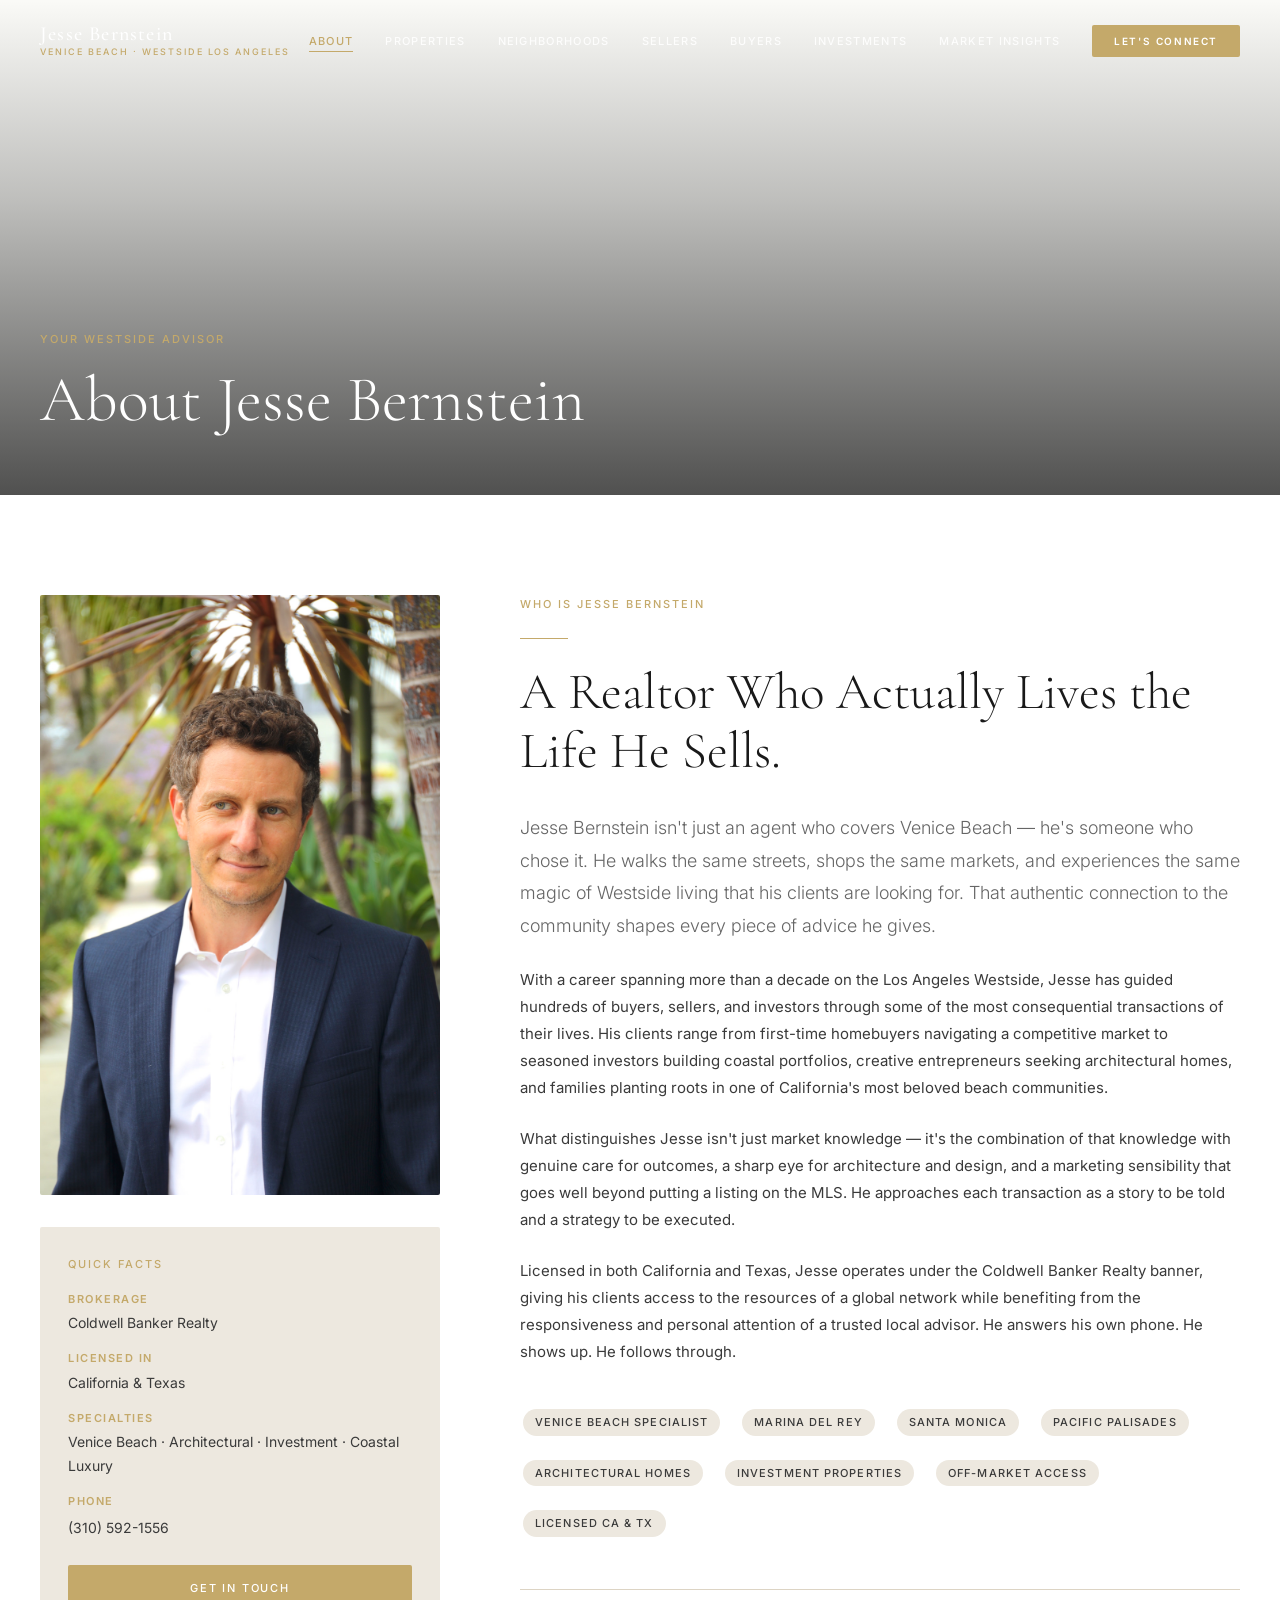
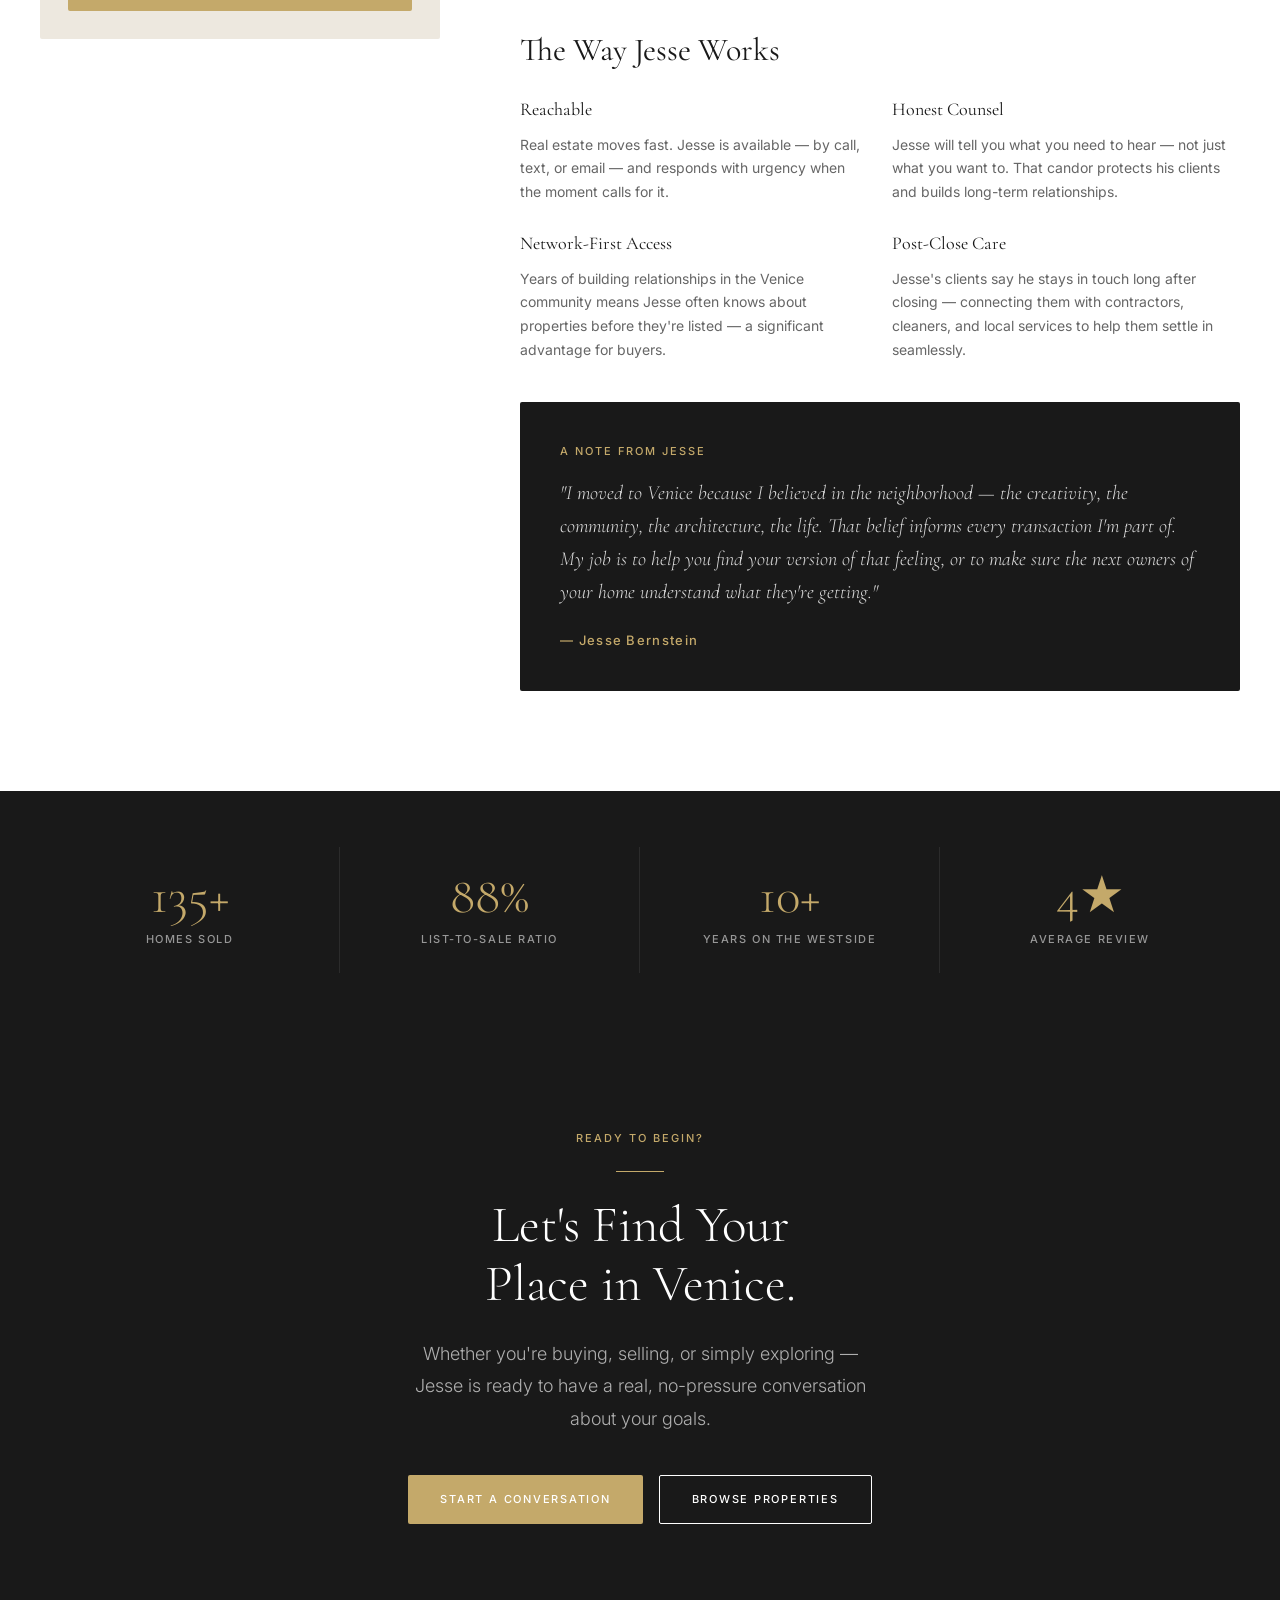
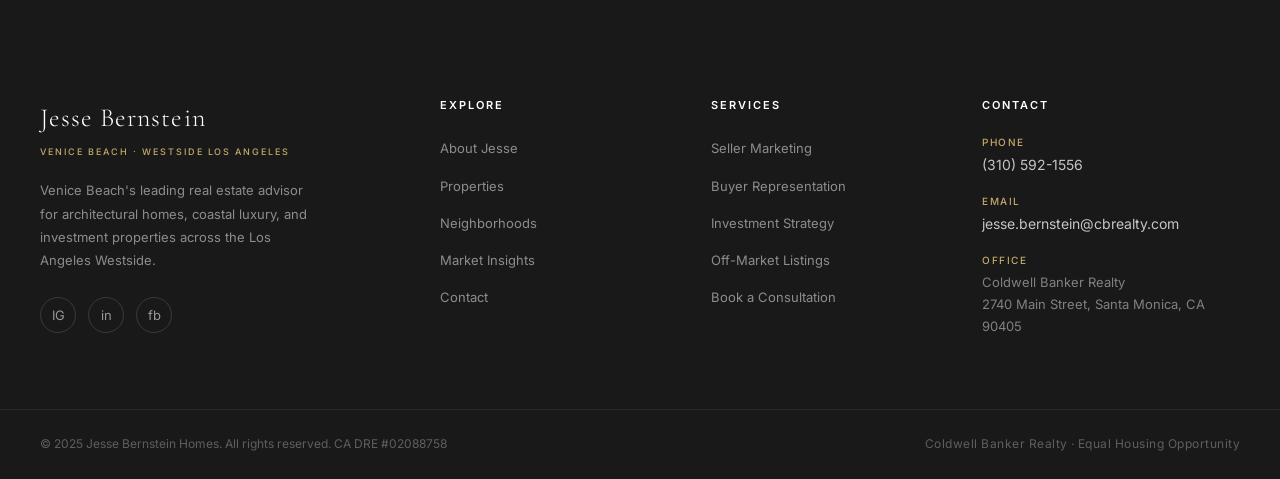
==== about.html @ 80968c15 "Update about.html" ====
<!DOCTYPE html>
<html lang="en">
<head>
  <meta charset="UTF-8" />
  <meta name="viewport" content="width=device-width, initial-scale=1.0" />
  <title>Jesse Bernstein | Venice Beach Real Estate Agent | Coldwell Banker</title>
  <meta name="description" content="Meet Jesse Bernstein — Venice Beach's top-rated real estate agent at Coldwell Banker. 150+ homes sold, 5-star reviews, and deep local expertise across Venice, Marina del Rey & Santa Monica. CA DRE #02088758." />
  <meta name="keywords" content="Jesse Bernstein realtor, Venice Beach real estate agent, best realtor Venice Beach, Coldwell Banker Venice Beach, Venice Canal homes agent, Marina del Rey real estate agent, top rated Venice Beach realtor" />
  <meta property="og:title" content="Jesse Bernstein | Venice Beach Real Estate Agent" />
  <meta property="og:description" content="Venice Beach's top-rated realtor. 150+ homes sold, 5-star reviews, deep local expertise. Call (310) 592-1556." />
  <meta property="og:image" content="https://www.jessebernsteinhomes.com/0W3A0293.jpg" />
  <link rel="canonical" href="https://www.jessebernsteinhomes.com/about.html" />
  <link rel="stylesheet" href="styles.css" />
  <style>
    @media (max-width: 768px) {
      .about-photo { display: none; }
    }
  </style>

  <!-- Schema: Person / Real Estate Agent -->
  <script type="application/ld+json">
  {
    "@context": "https://schema.org",
    "@type": "Person",
    "name": "Jesse Bernstein",
    "jobTitle": "Real Estate Agent",
    "image": "https://www.jessebernsteinhomes.com/0W3A0293.jpg",
    "url": "https://www.jessebernsteinhomes.com/about.html",
    "telephone": "+13105921556",
    "email": "jesse.bernstein@cbrealty.com",
    "worksFor": {
      "@type": "Organization",
      "name": "Coldwell Banker Realty",
      "address": {
        "@type": "PostalAddress",
        "streetAddress": "2740 Main Street",
        "addressLocality": "Santa Monica",
        "addressRegion": "CA",
        "postalCode": "90405"
      }
    },
    "hasCredential": "CA DRE #02088758",
    "knowsAbout": ["Venice Beach real estate", "Marina del Rey real estate", "Santa Monica real estate", "architectural homes", "investment properties", "coastal luxury"],
    "aggregateRating": {
      "@type": "AggregateRating",
      "ratingValue": "5",
      "reviewCount": "9"
    },
    "review": [
      {
        "@type": "Review",
        "reviewRating": {"@type": "Rating", "ratingValue": "5"},
        "author": {"@type": "Person", "name": "Bryan Glinski"},
        "reviewBody": "Jesse took the time to understand exactly what I was looking for, demonstrating exceptional market knowledge and a deep understanding of the Venice area."
      },
      {
        "@type": "Review",
        "reviewRating": {"@type": "Rating", "ratingValue": "5"},
        "author": {"@type": "Person", "name": "Ravi Bhatia"},
        "reviewBody": "Incredible realtor. As first-time homebuyers, we got the number we wanted and the property we wanted in Venice."
      },
      {
        "@type": "Review",
        "reviewRating": {"@type": "Rating", "ratingValue": "5"},
        "author": {"@type": "Person", "name": "Bella Blake"},
        "reviewBody": "We listed our home with Jesse and couldn't be happier. Very professional, and our home sold for over asking."
      }
    ]
  }
  </script>
</head>
<body>

  <nav class="nav" role="navigation" aria-label="Main navigation">
    <div class="nav__inner">
      <a href="index.html" class="nav__logo">
        <span class="nav__logo-name">Jesse Bernstein</span>
        <span class="nav__logo-tag">Venice Beach · Westside Los Angeles</span>
      </a>
      <ul class="nav__links" role="list">
        <li><a href="about.html" class="nav__link active">About</a></li>
        <li><a href="listings.html" class="nav__link">Properties</a></li>
        <li><a href="neighborhoods.html" class="nav__link">Neighborhoods</a></li>
        <li><a href="sellers.html" class="nav__link">Sellers</a></li>
        <li><a href="buyers.html" class="nav__link">Buyers</a></li>
        <li><a href="investments.html" class="nav__link">Investments</a></li>
        <li><a href="market-insights.html" class="nav__link">Market Insights</a></li>
        <li><a href="contact.html" class="nav__cta nav__link">Let's Connect</a></li>
      </ul>
      <button class="nav__hamburger" aria-label="Open menu"><span></span><span></span><span></span></button>
    </div>
  </nav>
  <div class="nav__mobile">
    <a href="about.html" class="nav__mobile-link">About</a>
    <a href="listings.html" class="nav__mobile-link">Properties</a>
    <a href="neighborhoods.html" class="nav__mobile-link">Neighborhoods</a>
    <a href="sellers.html" class="nav__mobile-link">Sellers</a>
    <a href="buyers.html" class="nav__mobile-link">Buyers</a>
    <a href="investments.html" class="nav__mobile-link">Investments</a>
    <a href="market-insights.html" class="nav__mobile-link">Market Insights</a>
    <a href="contact.html" class="btn btn--primary nav__mobile-cta">Let's Connect</a>
  </div>

  <main>

    <!-- Page Hero -->
    <div class="page-hero">
      <div class="page-hero__bg" style="background-image: url('dreamstime_xxl_3707034.jpg'); background-position: center 40%;"></div>
      <div class="page-hero__overlay"></div>
      <div class="page-hero__content">
        <p class="t-eyebrow" style="color: var(--gold); margin-bottom: 16px;">Your Westside Advisor</p>
        <h1 class="t-h1 text-white">About Jesse Bernstein</h1>
      </div>
    </div>

    <!-- Bio Section -->
    <section class="section section--white">
      <div class="container">
        <div style="display: grid; grid-template-columns: 400px 1fr; gap: 80px; align-items: start;">
          <div class="reveal">
            <div style="position: sticky; top: 100px;">
              <img src="0W3A0293.jpg" alt="Jesse Bernstein, Venice Beach real estate advisor" class="about-photo" style="width: 100%; border-radius: 2px; margin-bottom: 32px;" />
              <div style="background: var(--sand); padding: 28px; border-radius: 2px;">
                <div class="t-eyebrow" style="margin-bottom: 16px;">Quick Facts</div>
                <div style="display: flex; flex-direction: column; gap: 14px;">
                  <div>
                    <div style="font-size: 11px; font-weight: 600; letter-spacing: 0.14em; text-transform: uppercase; color: var(--gold); margin-bottom: 3px;">Brokerage</div>
                    <div style="font-size: 14px; color: var(--charcoal-mid);">Coldwell Banker Realty</div>
                  </div>
                  <div>
                    <div style="font-size: 11px; font-weight: 600; letter-spacing: 0.14em; text-transform: uppercase; color: var(--gold); margin-bottom: 3px;">Licensed In</div>
                    <div style="font-size: 14px; color: var(--charcoal-mid);">California &amp; Texas</div>
                  </div>
                  <div>
                    <div style="font-size: 11px; font-weight: 600; letter-spacing: 0.14em; text-transform: uppercase; color: var(--gold); margin-bottom: 3px;">Specialties</div>
                    <div style="font-size: 14px; color: var(--charcoal-mid);">Venice Beach · Architectural · Investment · Coastal Luxury</div>
                  </div>
                  <div>
                    <div style="font-size: 11px; font-weight: 600; letter-spacing: 0.14em; text-transform: uppercase; color: var(--gold); margin-bottom: 3px;">Phone</div>
                    <a href="tel:3105921556" style="font-size: 14px; color: var(--charcoal-mid);">(310) 592-1556</a>
                  </div>
                </div>
                <div style="margin-top: 24px;">
                  <a href="contact.html" class="btn btn--primary" style="width: 100%; justify-content: center;">Get in Touch</a>
                </div>
              </div>
            </div>
          </div>
          <div class="reveal reveal-delay-2">
            <p class="t-eyebrow" style="margin-bottom: 16px;">Who Is Jesse Bernstein</p>
            <div class="divider"></div>
            <h2 class="t-h2" style="margin-bottom: 32px;">A Realtor Who Actually Lives the Life He Sells.</h2>
            <p class="t-lead" style="margin-bottom: 24px;">Jesse Bernstein isn't just an agent who covers Venice Beach — he's someone who chose it. He walks the same streets, shops the same markets, and experiences the same magic of Westside living that his clients are looking for. That authentic connection to the community shapes every piece of advice he gives.</p>
            <p class="t-body" style="margin-bottom: 24px;">With a career spanning more than a decade on the Los Angeles Westside, Jesse has guided hundreds of buyers, sellers, and investors through some of the most consequential transactions of their lives. His clients range from first-time homebuyers navigating a competitive market to seasoned investors building coastal portfolios, creative entrepreneurs seeking architectural homes, and families planting roots in one of California's most beloved beach communities.</p>
            <p class="t-body" style="margin-bottom: 24px;">What distinguishes Jesse isn't just market knowledge — it's the combination of that knowledge with genuine care for outcomes, a sharp eye for architecture and design, and a marketing sensibility that goes well beyond putting a listing on the MLS. He approaches each transaction as a story to be told and a strategy to be executed.</p>
            <p class="t-body" style="margin-bottom: 40px;">Licensed in both California and Texas, Jesse operates under the Coldwell Banker Realty banner, giving his clients access to the resources of a global network while benefiting from the responsiveness and personal attention of a trusted local advisor. He answers his own phone. He shows up. He follows through.</p>

            <div style="display: flex; gap: 16px; flex-wrap: wrap; margin-bottom: 48px;">
              <span class="tag">Venice Beach Specialist</span>
              <span class="tag">Marina del Rey</span>
              <span class="tag">Santa Monica</span>
              <span class="tag">Pacific Palisades</span>
              <span class="tag">Architectural Homes</span>
              <span class="tag">Investment Properties</span>
              <span class="tag">Off-Market Access</span>
              <span class="tag">Licensed CA &amp; TX</span>
            </div>

            <div style="border-top: 1px solid var(--sand-dark); padding-top: 40px; margin-bottom: 40px;">
              <h3 class="t-h3" style="margin-bottom: 24px;">The Way Jesse Works</h3>
              <div style="display: grid; grid-template-columns: 1fr 1fr; gap: 24px;">
                <div>
                  <div style="font-family: var(--font-serif); font-size: 18px; font-weight: 400; margin-bottom: 8px;">Reachable</div>
                  <p style="font-size: 14px; color: var(--charcoal-soft); line-height: 1.7;">Real estate moves fast. Jesse is available — by call, text, or email — and responds with urgency when the moment calls for it.</p>
                </div>
                <div>
                  <div style="font-family: var(--font-serif); font-size: 18px; font-weight: 400; margin-bottom: 8px;">Honest Counsel</div>
                  <p style="font-size: 14px; color: var(--charcoal-soft); line-height: 1.7;">Jesse will tell you what you need to hear — not just what you want to. That candor protects his clients and builds long-term relationships.</p>
                </div>
                <div>
                  <div style="font-family: var(--font-serif); font-size: 18px; font-weight: 400; margin-bottom: 8px;">Network-First Access</div>
                  <p style="font-size: 14px; color: var(--charcoal-soft); line-height: 1.7;">Years of building relationships in the Venice community means Jesse often knows about properties before they're listed — a significant advantage for buyers.</p>
                </div>
                <div>
                  <div style="font-family: var(--font-serif); font-size: 18px; font-weight: 400; margin-bottom: 8px;">Post-Close Care</div>
                  <p style="font-size: 14px; color: var(--charcoal-soft); line-height: 1.7;">Jesse's clients say he stays in touch long after closing — connecting them with contractors, cleaners, and local services to help them settle in seamlessly.</p>
                </div>
              </div>
            </div>

            <div style="background: var(--charcoal); padding: 40px; border-radius: 2px;">
              <p class="t-eyebrow text-gold" style="margin-bottom: 16px;">A Note From Jesse</p>
              <p style="font-family: var(--font-serif); font-size: 20px; font-style: italic; font-weight: 300; color: rgba(255,255,255,0.85); line-height: 1.65;">
                "I moved to Venice because I believed in the neighborhood — the creativity, the community, the architecture, the life. That belief informs every transaction I'm part of. My job is to help you find your version of that feeling, or to make sure the next owners of your home understand what they're getting."
              </p>
              <p style="font-size: 13px; color: var(--gold); margin-top: 20px; letter-spacing: 0.1em; font-weight: 500;">— Jesse Bernstein</p>
            </div>
          </div>
        </div>
      </div>
    </section>

    <!-- Stats -->
    <div class="stats-bar">
      <div class="stats-bar__grid">
        <div class="stats-bar__item">
          <div class="stats-bar__num" data-count="150" data-suffix="+">150+</div>
          <div class="stats-bar__label">Homes Sold</div>
        </div>
        <div class="stats-bar__item">
          <div class="stats-bar__num" data-count="98" data-suffix="%">98%</div>
          <div class="stats-bar__label">List-to-Sale Ratio</div>
        </div>
        <div class="stats-bar__item">
          <div class="stats-bar__num" data-count="12" data-suffix="+">12+</div>
          <div class="stats-bar__label">Years on the Westside</div>
        </div>
        <div class="stats-bar__item">
          <div class="stats-bar__num" data-count="5" data-suffix="★">5★</div>
          <div class="stats-bar__label">Average Review</div>
        </div>
      </div>
    </div>

    <!-- CTA -->
    <section class="section section--dark">
      <div class="container--narrow text-center reveal">
        <p class="t-eyebrow text-gold">Ready to Begin?</p>
        <div class="divider divider--center"></div>
        <h2 class="t-h2 text-white" style="margin-bottom: 24px;">Let's Find Your<br>Place in Venice.</h2>
        <p class="t-lead" style="color: rgba(255,255,255,0.65); margin-bottom: 40px; max-width: 480px; margin-left: auto; margin-right: auto;">Whether you're buying, selling, or simply exploring — Jesse is ready to have a real, no-pressure conversation about your goals.</p>
        <div style="display: flex; gap: 16px; justify-content: center; flex-wrap: wrap;">
          <a href="contact.html" class="btn btn--primary">Start a Conversation</a>
          <a href="listings.html" class="btn btn--outline">Browse Properties</a>
        </div>
      </div>
    </section>

  </main>

  <footer class="footer" role="contentinfo">
    <div class="footer__main">
      <div class="footer__brand">
        <div class="footer__brand-name">Jesse Bernstein</div>
        <div class="footer__brand-tag">Venice Beach · Westside Los Angeles</div>
        <p class="footer__brand-desc">Venice Beach's leading real estate advisor for architectural homes, coastal luxury, and investment properties across the Los Angeles Westside.</p>
        <div class="footer__social">
          <a href="https://www.instagram.com/itsjessebernstein/" target="_blank" rel="noopener" class="footer__social-link" aria-label="Instagram">IG</a>
          <a href="https://www.linkedin.com/in/jessebernsteinhomes/" target="_blank" rel="noopener" class="footer__social-link" aria-label="LinkedIn">in</a>
          <a href="https://www.facebook.com/Jessebernsteinrealtor/" target="_blank" rel="noopener" class="footer__social-link" aria-label="Facebook">fb</a>
        </div>
      </div>
      <div>
        <div class="footer__col-title">Explore</div>
        <ul class="footer__links">
          <li><a href="about.html" class="footer__link">About Jesse</a></li>
          <li><a href="listings.html" class="footer__link">Properties</a></li>
          <li><a href="neighborhoods.html" class="footer__link">Neighborhoods</a></li>
          <li><a href="market-insights.html" class="footer__link">Market Insights</a></li>
          <li><a href="contact.html" class="footer__link">Contact</a></li>
        </ul>
      </div>
      <div>
        <div class="footer__col-title">Services</div>
        <ul class="footer__links">
          <li><a href="sellers.html" class="footer__link">Seller Marketing</a></li>
          <li><a href="buyers.html" class="footer__link">Buyer Representation</a></li>
          <li><a href="investments.html" class="footer__link">Investment Strategy</a></li>
          <li><a href="listings.html" class="footer__link">Off-Market Listings</a></li>
          <li><a href="contact.html" class="footer__link">Book a Consultation</a></li>
        </ul>
      </div>
      <div>
        <div class="footer__col-title">Contact</div>
        <div class="footer__contact-item">
          <span class="footer__contact-label">Phone</span>
          <a href="tel:3105921556" class="footer__contact-value footer__link">(310) 592-1556</a>
        </div>
        <div class="footer__contact-item">
          <span class="footer__contact-label">Email</span>
          <a href="mailto:jesse.bernstein@cbrealty.com" class="footer__contact-value footer__link">jesse.bernstein@cbrealty.com</a>
        </div>
        <div class="footer__contact-item">
          <span class="footer__contact-label">Office</span>
          <span class="footer__contact-value" style="font-size: 13px; color: rgba(255,255,255,0.45);">Coldwell Banker Realty<br>2740 Main Street, Santa Monica, CA 90405</span>
        </div>
      </div>
    </div>
    <div style="max-width: 1320px; margin: 0 auto;">
      <div class="footer__bottom">
        <p class="footer__legal">© 2025 Jesse Bernstein Homes. All rights reserved. CA DRE #02088758</p>
        <p class="footer__dre">Coldwell Banker Realty · Equal Housing Opportunity</p>
      </div>
    </div>
  </footer>

  <script src="main.js" defer></script>
</body>
</html>
---- styles.css ----
/* ============================================================
   JESSE BERNSTEIN HOMES — Design System
   ============================================================ */
@import url('https://fonts.googleapis.com/css2?family=Cormorant+Garamond:ital,wght@0,300;0,400;0,500;0,600;0,700;1,300;1,400;1,500;1,600&family=Inter:wght@300;400;500;600&display=swap');

:root {
  --cream:         #FAFAF7;
  --sand:          #EDE8DF;
  --sand-dark:     #DDD4C4;
  --charcoal:      #191919;
  --charcoal-mid:  #3A3A3A;
  --charcoal-soft: #666666;
  --ocean:         #5A8C9F;
  --ocean-dark:    #3D6E82;
  --ocean-light:   #A8C5D0;
  --gold:          #C4A96A;
  --gold-light:    #D9C49A;
  --white:         #FFFFFF;
  --font-serif:    'Cormorant Garamond', Georgia, serif;
  --font-sans:     'Inter', -apple-system, sans-serif;
  --nav-h:         80px;
  --section-pad:   100px;
  --max-w:         1320px;
  --radius:        2px;
  --transition:    0.4s cubic-bezier(0.25, 0.46, 0.45, 0.94);
}

*, *::before, *::after { box-sizing: border-box; margin: 0; padding: 0; }
html { scroll-behavior: smooth; font-size: 16px; }
body { font-family: var(--font-sans); background: var(--cream); color: var(--charcoal); line-height: 1.7; -webkit-font-smoothing: antialiased; overflow-x: hidden; }
img { display: block; max-width: 100%; height: auto; }
a  { text-decoration: none; color: inherit; }
ul { list-style: none; }
button { cursor: pointer; font-family: inherit; border: none; background: none; }
input, textarea, select { font-family: inherit; }

.t-eyebrow { font-family: var(--font-sans); font-size: 11px; font-weight: 500; letter-spacing: 0.18em; text-transform: uppercase; color: var(--gold); }
.t-h1 { font-family: var(--font-serif); font-size: clamp(40px, 5vw, 72px); font-weight: 300; line-height: 1.1; }
.t-h2 { font-family: var(--font-serif); font-size: clamp(32px, 4vw, 54px); font-weight: 300; line-height: 1.15; }
.t-h3 { font-family: var(--font-serif); font-size: clamp(22px, 2.5vw, 32px); font-weight: 400; line-height: 1.25; }
.t-lead { font-family: var(--font-sans); font-size: clamp(16px, 1.5vw, 18px); font-weight: 300; line-height: 1.8; color: var(--charcoal-soft); }
.t-body { font-size: 15px; line-height: 1.8; color: var(--charcoal-mid); }
.t-small { font-size: 13px; letter-spacing: 0.03em; color: var(--charcoal-soft); }

.container { max-width: var(--max-w); margin: 0 auto; padding: 0 40px; }
.container--narrow { max-width: 840px; margin: 0 auto; padding: 0 40px; }
.section { padding: var(--section-pad) 0; }
.section--dark { background: var(--charcoal); color: var(--white); }
.section--sand { background: var(--sand); }
.section--white { background: var(--white); }
.text-center { text-align: center; }
.text-white   { color: var(--white) !important; }
.text-gold    { color: var(--gold) !important; }
.divider { width: 48px; height: 1px; background: var(--gold); margin: 24px 0; }
.divider--center { margin: 24px auto; }

.btn { display: inline-flex; align-items: center; gap: 10px; padding: 14px 32px; font-size: 11px; font-weight: 500; letter-spacing: 0.16em; text-transform: uppercase; transition: all var(--transition); border-radius: var(--radius); }
.btn--primary { background: var(--gold); color: var(--white); }
.btn--primary:hover { background: var(--charcoal); transform: translateY(-2px); box-shadow: 0 8px 28px rgba(0,0,0,0.18); }
.btn--outline { border: 1px solid var(--white); color: var(--white); }
.btn--outline:hover { background: var(--white); color: var(--charcoal); transform: translateY(-2px); }
.btn--outline-dark { border: 1px solid var(--charcoal); color: var(--charcoal); }
.btn--outline-dark:hover { background: var(--charcoal); color: var(--white); transform: translateY(-2px); }
.btn--ghost { color: var(--gold); padding: 0; gap: 8px; font-size: 12px; letter-spacing: 0.12em; }
.btn--ghost::after { content: '→'; font-size: 14px; transition: transform var(--transition); }
.btn--ghost:hover::after { transform: translateX(4px); }
.btn--ghost:hover { color: var(--charcoal); }

/* NAV */
.nav { position: fixed; top: 0; left: 0; right: 0; z-index: 1000; height: var(--nav-h); display: flex; align-items: center; transition: all var(--transition); }
.nav--solid { background: rgba(250,250,247,0.97); backdrop-filter: blur(12px); -webkit-backdrop-filter: blur(12px); border-bottom: 1px solid rgba(0,0,0,0.06); box-shadow: 0 2px 24px rgba(0,0,0,0.04); }
.nav__inner { max-width: var(--max-w); margin: 0 auto; padding: 0 40px; width: 100%; display: flex; align-items: center; justify-content: space-between; }
.nav__logo { display: flex; flex-direction: column; line-height: 1; }
.nav__logo-name { font-family: var(--font-serif); font-size: 20px; font-weight: 500; letter-spacing: 0.06em; color: var(--white); transition: color var(--transition); }
.nav__logo-tag { font-family: var(--font-sans); font-size: 9px; font-weight: 500; letter-spacing: 0.22em; text-transform: uppercase; color: var(--gold); margin-top: 3px; }
.nav--solid .nav__logo-name { color: var(--charcoal); }
.nav__links { display: flex; align-items: center; gap: 32px; }
.nav__link { font-size: 11px; font-weight: 500; letter-spacing: 0.12em; text-transform: uppercase; color: rgba(255,255,255,0.85); transition: color var(--transition); position: relative; }
.nav__link::after { content: ''; position: absolute; bottom: -4px; left: 0; right: 0; height: 1px; background: var(--gold); transform: scaleX(0); transition: transform var(--transition); }
.nav__link:hover { color: var(--white); }
.nav__link:hover::after { transform: scaleX(1); }
.nav__link.active { color: var(--gold); }
.nav__link.active::after { transform: scaleX(1); }
.nav--solid .nav__link { color: var(--charcoal-mid); }
.nav--solid .nav__link:hover { color: var(--charcoal); }
.nav__cta { background: var(--gold); color: var(--white) !important; padding: 10px 22px; border-radius: var(--radius); font-size: 10px; font-weight: 600; letter-spacing: 0.16em; text-transform: uppercase; transition: all var(--transition); }
.nav__cta:hover { background: var(--charcoal) !important; color: var(--white) !important; transform: translateY(-1px); }
.nav__cta::after { display: none !important; }
.nav__hamburger { display: none; flex-direction: column; gap: 5px; width: 28px; cursor: pointer; }
.nav__hamburger span { display: block; height: 1.5px; background: var(--white); transition: all var(--transition); transform-origin: center; }
.nav--solid .nav__hamburger span { background: var(--charcoal); }
.nav__hamburger.open span:nth-child(1) { transform: translateY(6.5px) rotate(45deg); }
.nav__hamburger.open span:nth-child(2) { opacity: 0; transform: scaleX(0); }
.nav__hamburger.open span:nth-child(3) { transform: translateY(-6.5px) rotate(-45deg); }
.nav__mobile { display: none; position: fixed; top: var(--nav-h); left: 0; right: 0; bottom: 0; background: var(--cream); flex-direction: column; padding: 40px; z-index: 999; overflow-y: auto; transform: translateX(100%); transition: transform var(--transition); }
.nav__mobile.open { display: flex; transform: translateX(0); }
.nav__mobile-link { font-family: var(--font-serif); font-size: 28px; font-weight: 300; color: var(--charcoal); padding: 16px 0; border-bottom: 1px solid var(--sand-dark); transition: color var(--transition); }
.nav__mobile-link:hover { color: var(--gold); }
.nav__mobile-cta { margin-top: 32px; align-self: flex-start; }

/* HERO */
.hero { position: relative; height: 100vh; min-height: 700px; display: flex; align-items: flex-end; overflow: hidden; }
.hero--center { align-items: center; }
.hero__bg { position: absolute; inset: 0; background-size: cover; background-position: center; transform: scale(1.04); transition: transform 8s ease; }
.hero.loaded .hero__bg { transform: scale(1); }
.hero__overlay { position: absolute; inset: 0; background: linear-gradient(to top, rgba(15,15,15,0.75) 0%, rgba(15,15,15,0.30) 50%, rgba(15,15,15,0.12) 100%); }
.hero--center .hero__overlay { background: linear-gradient(135deg, rgba(15,15,15,0.65) 0%, rgba(15,15,15,0.35) 100%); }
.hero__content { position: relative; z-index: 2; padding: 0 40px 80px; max-width: var(--max-w); margin: 0 auto; width: 100%; }
.hero--center .hero__content { text-align: center; padding: 0 40px; display: flex; flex-direction: column; align-items: center; }
.hero__eyebrow { font-size: 11px; font-weight: 500; letter-spacing: 0.22em; text-transform: uppercase; color: var(--gold); margin-bottom: 20px; }
.hero__title { font-family: var(--font-serif); font-size: clamp(48px, 7vw, 96px); font-weight: 300; line-height: 1.05; color: var(--white); margin-bottom: 24px; max-width: 860px; }
.hero__subtitle { font-size: clamp(15px, 1.4vw, 17px); color: rgba(255,255,255,0.80); font-weight: 300; max-width: 520px; line-height: 1.7; margin-bottom: 40px; }
.hero__actions { display: flex; gap: 16px; flex-wrap: wrap; }
.hero--center .hero__actions { justify-content: center; }
.hero__scroll { position: absolute; bottom: 32px; right: 40px; z-index: 2; display: flex; align-items: center; gap: 12px; color: rgba(255,255,255,0.6); font-size: 10px; letter-spacing: 0.18em; text-transform: uppercase; font-weight: 500; }
.hero__scroll-line { width: 40px; height: 1px; background: rgba(255,255,255,0.4); position: relative; overflow: hidden; }
.hero__scroll-line::after { content: ''; position: absolute; top: 0; left: -100%; right: 100%; height: 100%; background: var(--gold); animation: scroll-line 2.4s ease infinite; }
@keyframes scroll-line { 0% { left: -100%; right: 100%; } 50% { left: 0%; right: 0%; } 100% { left: 100%; right: -100%; } }

.page-hero { position: relative; height: 55vh; min-height: 400px; display: flex; align-items: flex-end; overflow: hidden; }
.page-hero__bg { position: absolute; inset: 0; background-size: cover; background-position: center; }
.page-hero__overlay { position: absolute; inset: 0; background: linear-gradient(to top, rgba(15,15,15,0.72) 0%, rgba(15,15,15,0.25) 60%, transparent 100%); }
.page-hero__content { position: relative; z-index: 2; padding: 0 40px 60px; max-width: var(--max-w); margin: 0 auto; width: 100%; }

/* SPLIT */
.split { display: grid; grid-template-columns: 1fr 1fr; min-height: 600px; }
.split__media { position: relative; overflow: hidden; min-height: 480px; }
.split__media img { width: 100%; height: 100%; object-fit: cover; transition: transform 0.8s ease; }
.split__media:hover img { transform: scale(1.04); }
.split__body { display: flex; flex-direction: column; justify-content: center; padding: 80px 72px; }
.split--sand .split__body  { background: var(--sand); }
.split--white .split__body { background: var(--white); }
.split--dark .split__body  { background: var(--charcoal); color: var(--white); }
.split--dark { background: var(--charcoal); }
.split--dark .t-h2 { color: var(--white); }
.split--dark .t-lead { color: rgba(255,255,255,0.7); }
.split--dark .t-eyebrow { color: var(--gold); }

/* STATS */
.stats-bar { background: var(--charcoal); padding: 56px 0; }
.stats-bar__grid { display: grid; grid-template-columns: repeat(4, 1fr); max-width: var(--max-w); margin: 0 auto; padding: 0 40px; }
.stats-bar__item { text-align: center; padding: 24px; border-right: 1px solid rgba(255,255,255,0.08); }
.stats-bar__item:last-child { border-right: none; }
.stats-bar__num { font-family: var(--font-serif); font-size: clamp(40px, 4vw, 60px); font-weight: 300; color: var(--gold); line-height: 1; margin-bottom: 8px; }
.stats-bar__label { font-size: 11px; font-weight: 500; letter-spacing: 0.14em; text-transform: uppercase; color: rgba(255,255,255,0.55); }

/* EDGE CARDS */
.edge-grid { display: grid; grid-template-columns: repeat(3, 1fr); gap: 2px; background: var(--sand-dark); }
.edge-card { background: var(--white); padding: 48px 40px; transition: all var(--transition); position: relative; overflow: hidden; }
.edge-card::before { content: ''; position: absolute; bottom: 0; left: 0; right: 0; height: 3px; background: var(--gold); transform: scaleX(0); transition: transform var(--transition); }
.edge-card:hover { background: var(--charcoal); }
.edge-card:hover .edge-card__num  { color: var(--gold); }
.edge-card:hover .edge-card__title, .edge-card:hover .edge-card__body { color: rgba(255,255,255,0.85); }
.edge-card:hover::before { transform: scaleX(1); }
.edge-card__num { font-family: var(--font-serif); font-size: 64px; font-weight: 300; color: var(--sand-dark); line-height: 1; margin-bottom: 20px; transition: color var(--transition); }
.edge-card__title { font-family: var(--font-serif); font-size: 22px; font-weight: 400; margin-bottom: 12px; color: var(--charcoal); transition: color var(--transition); }
.edge-card__body { font-size: 14px; line-height: 1.75; color: var(--charcoal-soft); transition: color var(--transition); }

/* LISTINGS */
.listings-grid { display: grid; grid-template-columns: repeat(3, 1fr); gap: 28px; }
.listing-card { background: var(--white); overflow: hidden; border-radius: var(--radius); transition: all var(--transition); }
.listing-card:hover { transform: translateY(-6px); box-shadow: 0 24px 56px rgba(0,0,0,0.12); }
.listing-card__media { position: relative; height: 260px; overflow: hidden; }
.listing-card__media img { width: 100%; height: 100%; object-fit: cover; transition: transform 0.7s ease; }
.listing-card:hover .listing-card__media img { transform: scale(1.06); }
.listing-card__badge { position: absolute; top: 16px; left: 16px; background: var(--gold); color: var(--white); font-size: 9px; font-weight: 600; letter-spacing: 0.16em; text-transform: uppercase; padding: 5px 12px; border-radius: var(--radius); }
.listing-card__body { padding: 24px; }
.listing-card__price { font-family: var(--font-serif); font-size: 28px; font-weight: 400; color: var(--charcoal); margin-bottom: 4px; }
.listing-card__address { font-size: 14px; color: var(--charcoal-soft); margin-bottom: 16px; }
.listing-card__details { display: flex; gap: 20px; padding-top: 16px; border-top: 1px solid var(--sand); }
.listing-card__detail { font-size: 12px; font-weight: 500; letter-spacing: 0.04em; color: var(--charcoal-mid); }
.listing-card__detail span { display: block; font-size: 10px; font-weight: 400; letter-spacing: 0.1em; text-transform: uppercase; color: var(--charcoal-soft); margin-top: 2px; }

/* NEIGHBORHOODS */
.neighborhoods-grid { display: grid; grid-template-columns: repeat(3, 1fr); gap: 20px; }
.nbhd-card { position: relative; overflow: hidden; border-radius: var(--radius); aspect-ratio: 4/3; cursor: pointer; }
.nbhd-card__img { width: 100%; height: 100%; object-fit: cover; transition: transform 0.7s ease; }
.nbhd-card:hover .nbhd-card__img { transform: scale(1.08); }
.nbhd-card__overlay { position: absolute; inset: 0; background: linear-gradient(to top, rgba(15,15,15,0.78) 0%, rgba(15,15,15,0.1) 60%, transparent 100%); transition: background var(--transition); }
.nbhd-card:hover .nbhd-card__overlay { background: linear-gradient(to top, rgba(15,15,15,0.88) 0%, rgba(15,15,15,0.35) 100%); }
.nbhd-card__body { position: absolute; bottom: 0; left: 0; right: 0; padding: 28px; }
.nbhd-card__name { font-family: var(--font-serif); font-size: 24px; font-weight: 400; color: var(--white); margin-bottom: 6px; }
.nbhd-card__desc { font-size: 13px; color: rgba(255,255,255,0.72); line-height: 1.6; max-height: 0; overflow: hidden; transition: max-height 0.5s ease, opacity 0.4s ease; opacity: 0; }
.nbhd-card:hover .nbhd-card__desc { max-height: 80px; opacity: 1; }
.nbhd-card__link { font-size: 10px; font-weight: 600; letter-spacing: 0.16em; text-transform: uppercase; color: var(--gold); margin-top: 10px; display: none; transition: color var(--transition); }
.nbhd-card:hover .nbhd-card__link { display: block; }

/* SELLER MARKETING */
.marketing-list { display: grid; grid-template-columns: repeat(2, 1fr); gap: 0; }
.marketing-item { display: flex; align-items: flex-start; gap: 20px; padding: 32px; border: 1px solid var(--sand-dark); margin: -1px 0 0 -1px; transition: background var(--transition); }
.marketing-item:hover { background: var(--sand); }
.marketing-item__icon { width: 40px; height: 40px; flex-shrink: 0; background: var(--charcoal); border-radius: 50%; display: flex; align-items: center; justify-content: center; color: var(--gold); font-size: 16px; }
.marketing-item__title { font-family: var(--font-serif); font-size: 18px; font-weight: 400; margin-bottom: 6px; }
.marketing-item__body { font-size: 13px; color: var(--charcoal-soft); line-height: 1.6; }

/* TESTIMONIALS */
.testimonials-grid { display: grid; grid-template-columns: repeat(3, 1fr); gap: 24px; }
.testi-card { background: var(--white); padding: 40px 36px; border-radius: var(--radius); position: relative; transition: all var(--transition); }
.testi-card:hover { transform: translateY(-4px); box-shadow: 0 16px 48px rgba(0,0,0,0.08); }
.testi-card__quote { display: none; }
.testi-card__text { font-size: 16px; line-height: 1.85; color: var(--charcoal-mid); margin-bottom: 24px; font-style: italic; font-family: var(--font-serif); }
.testi-card__author { font-size: 12px; font-weight: 600; letter-spacing: 0.1em; text-transform: uppercase; color: var(--charcoal); }
.testi-card__stars { color: var(--gold); font-size: 12px; margin-bottom: 12px; }

/* LIFESTYLE */
.lifestyle-mosaic { display: grid; grid-template-columns: repeat(3, 1fr); grid-template-rows: repeat(2, 280px); gap: 6px; }
.lifestyle-mosaic__item { overflow: hidden; position: relative; }
.lifestyle-mosaic__item:first-child { grid-column: span 2; grid-row: span 2; }
.lifestyle-mosaic__item img { width: 100%; height: 100%; object-fit: cover; transition: transform 0.7s ease; }
.lifestyle-mosaic__item:hover img { transform: scale(1.06); }
.lifestyle-mosaic__item__overlay { position: absolute; inset: 0; background: rgba(0,0,0,0); transition: background var(--transition); display: flex; align-items: flex-end; padding: 20px; }
.lifestyle-mosaic__item:hover .lifestyle-mosaic__item__overlay { background: rgba(0,0,0,0.25); }
.lifestyle-mosaic__caption { font-size: 11px; letter-spacing: 0.16em; text-transform: uppercase; color: var(--white); opacity: 0; font-weight: 500; transition: opacity var(--transition); }
.lifestyle-mosaic__item:hover .lifestyle-mosaic__caption { opacity: 1; }

/* CONTACT */
.contact-form { display: grid; grid-template-columns: 1fr 1fr; gap: 20px; }
.contact-form__full { grid-column: span 2; }
.form-field { display: flex; flex-direction: column; gap: 8px; }
.form-field label { font-size: 11px; font-weight: 500; letter-spacing: 0.14em; text-transform: uppercase; color: var(--charcoal-soft); }
.form-field input, .form-field textarea, .form-field select { width: 100%; padding: 14px 16px; background: var(--cream); border: 1px solid var(--sand-dark); border-radius: var(--radius); font-size: 14px; color: var(--charcoal); transition: border-color var(--transition), box-shadow var(--transition); outline: none; }
.form-field input:focus, .form-field textarea:focus { border-color: var(--gold); box-shadow: 0 0 0 3px rgba(196,169,106,0.12); }
.form-field textarea { resize: vertical; min-height: 120px; }
.form--dark .form-field label { color: rgba(255,255,255,0.55); }
.form--dark .form-field input, .form--dark .form-field textarea { background: rgba(255,255,255,0.06); border-color: rgba(255,255,255,0.14); color: var(--white); }
.form--dark .form-field input::placeholder, .form--dark .form-field textarea::placeholder { color: rgba(255,255,255,0.35); }
.form--dark .form-field input:focus, .form--dark .form-field textarea:focus { border-color: var(--gold); box-shadow: 0 0 0 3px rgba(196,169,106,0.15); }
.contact-info { display: flex; flex-direction: column; gap: 32px; }
.contact-info__item { display: flex; flex-direction: column; gap: 6px; }
.contact-info__label { font-size: 10px; font-weight: 600; letter-spacing: 0.2em; text-transform: uppercase; color: var(--gold); }
.contact-info__value { font-family: var(--font-serif); font-size: 20px; font-weight: 400; color: var(--white); transition: color var(--transition); }
.contact-info__value:hover { color: var(--gold); }

/* PULLQUOTE */
.pullquote { text-align: center; padding: var(--section-pad) 40px; max-width: 880px; margin: 0 auto; }
.pullquote__text { font-family: var(--font-serif); font-size: clamp(24px, 3vw, 40px); font-weight: 300; line-height: 1.45; font-style: italic; }
.pullquote__attr { margin-top: 24px; font-size: 11px; font-weight: 500; letter-spacing: 0.18em; text-transform: uppercase; color: var(--charcoal-soft); }

/* FULLWIDTH IMAGE */
.fullwidth-img { position: relative; height: 60vh; min-height: 400px; overflow: hidden; }
.fullwidth-img img { width: 100%; height: 100%; object-fit: cover; }
.fullwidth-img__overlay { position: absolute; inset: 0; background: linear-gradient(to right, rgba(15,15,15,0.65) 0%, rgba(15,15,15,0.2) 100%); display: flex; align-items: center; }
.fullwidth-img__content { padding: 0 80px; max-width: 600px; }

/* SERVICES */
.services-list { display: flex; flex-direction: column; gap: 0; }
.service-item { display: grid; grid-template-columns: 24px 1fr; gap: 16px; padding: 18px 0; border-bottom: 1px solid var(--sand-dark); align-items: start; }
.service-item:last-child { border-bottom: none; }
.service-item__dot { width: 6px; height: 6px; border-radius: 50%; background: var(--gold); margin-top: 8px; flex-shrink: 0; }
.service-item__text { font-size: 15px; color: var(--charcoal-mid); line-height: 1.6; }

/* BLOG */
.blog-grid { display: grid; grid-template-columns: repeat(3, 1fr); gap: 32px; }
.blog-card { display: flex; flex-direction: column; background: var(--white); overflow: hidden; transition: all var(--transition); }
.blog-card:hover { transform: translateY(-4px); box-shadow: 0 16px 40px rgba(0,0,0,0.08); }
.blog-card__media { height: 220px; overflow: hidden; }
.blog-card__media img { width: 100%; height: 100%; object-fit: cover; transition: transform 0.6s ease; }
.blog-card:hover .blog-card__media img { transform: scale(1.05); }
.blog-card__body { padding: 28px; flex: 1; display: flex; flex-direction: column; }
.blog-card__cat { font-size: 10px; font-weight: 600; letter-spacing: 0.18em; text-transform: uppercase; color: var(--gold); margin-bottom: 12px; }
.blog-card__title { font-family: var(--font-serif); font-size: 22px; font-weight: 400; line-height: 1.3; color: var(--charcoal); margin-bottom: 12px; transition: color var(--transition); }
.blog-card:hover .blog-card__title { color: var(--ocean-dark); }
.blog-card__excerpt { font-size: 14px; color: var(--charcoal-soft); line-height: 1.7; flex: 1; margin-bottom: 20px; }
.blog-card__meta { font-size: 11px; color: var(--charcoal-soft); letter-spacing: 0.06em; }

/* FOOTER */
.footer { background: var(--charcoal); color: rgba(255,255,255,0.65); }
.footer__main { padding: 72px 40px 56px; display: grid; grid-template-columns: 1.6fr 1fr 1fr 1.2fr; gap: 56px; max-width: var(--max-w); margin: 0 auto; }
.footer__brand-name { font-family: var(--font-serif); font-size: 26px; font-weight: 300; color: var(--white); letter-spacing: 0.04em; margin-bottom: 4px; }
.footer__brand-tag { font-size: 9px; font-weight: 500; letter-spacing: 0.22em; text-transform: uppercase; color: var(--gold); margin-bottom: 20px; }
.footer__brand-desc { font-size: 13px; line-height: 1.8; color: rgba(255,255,255,0.5); max-width: 280px; margin-bottom: 24px; }
.footer__social { display: flex; gap: 12px; }
.footer__social-link { width: 36px; height: 36px; border: 1px solid rgba(255,255,255,0.14); border-radius: 50%; display: flex; align-items: center; justify-content: center; color: rgba(255,255,255,0.55); font-size: 13px; transition: all var(--transition); }
.footer__social-link:hover { border-color: var(--gold); color: var(--gold); }
.footer__col-title { font-size: 11px; font-weight: 600; letter-spacing: 0.18em; text-transform: uppercase; color: var(--white); margin-bottom: 20px; }
.footer__links { display: flex; flex-direction: column; gap: 10px; }
.footer__link { font-size: 13px; color: rgba(255,255,255,0.5); transition: color var(--transition); }
.footer__link:hover { color: var(--gold); }
.footer__contact-item { display: flex; flex-direction: column; gap: 2px; margin-bottom: 16px; }
.footer__contact-label { font-size: 10px; font-weight: 500; letter-spacing: 0.16em; text-transform: uppercase; color: var(--gold); }
.footer__contact-value { font-size: 14px; color: rgba(255,255,255,0.75); }
.footer__bottom { border-top: 1px solid rgba(255,255,255,0.07); padding: 24px 40px; display: flex; justify-content: space-between; align-items: center; max-width: var(--max-w); margin: 0 auto; }
.footer__legal { font-size: 12px; color: rgba(255,255,255,0.3); }
.footer__dre { font-size: 12px; color: rgba(255,255,255,0.3); letter-spacing: 0.04em; }

/* SCROLL ANIMATIONS */
.reveal { opacity: 0; transform: translateY(28px); transition: opacity 0.7s ease, transform 0.7s ease; }
.reveal.visible { opacity: 1; transform: translateY(0); }
.reveal-delay-1 { transition-delay: 0.1s; }
.reveal-delay-2 { transition-delay: 0.2s; }
.reveal-delay-3 { transition-delay: 0.3s; }
.reveal-delay-4 { transition-delay: 0.4s; }
.reveal-delay-5 { transition-delay: 0.5s; }

/* TAG */
.tag { display: inline-block; padding: 4px 12px; background: var(--sand); color: var(--charcoal-mid); font-size: 11px; font-weight: 500; letter-spacing: 0.1em; text-transform: uppercase; border-radius: 100px; margin: 4px 3px; }
.tag--gold { background: rgba(196,169,106,0.15); color: var(--gold); }
.tag--dark { background: var(--charcoal); color: rgba(255,255,255,0.7); }

/* SECTION HEADER */
.section-header { margin-bottom: 64px; }
.section-header--center { text-align: center; }
.section-header--center .divider { margin: 20px auto; }

/* ANNOUNCE */
.announce-strip { background: var(--gold); color: var(--white); text-align: center; padding: 10px 40px; font-size: 12px; font-weight: 500; letter-spacing: 0.1em; }

/* BROKER BADGE */
.broker-badge { display: inline-flex; align-items: center; gap: 10px; padding: 10px 20px; border: 1px solid var(--sand-dark); background: var(--white); border-radius: 100px; margin-top: 28px; }
.broker-badge__img { height: 22px; opacity: 0.7; }
.broker-badge__text { font-size: 11px; letter-spacing: 0.08em; color: var(--charcoal-soft); }

/* RESPONSIVE */
@media (max-width: 1100px) {
  :root { --section-pad: 80px; }
  .container, .container--narrow { padding: 0 32px; }
  .split__body { padding: 60px 48px; }
  .footer__main { grid-template-columns: 1fr 1fr; gap: 40px; }
  .stats-bar__grid { grid-template-columns: repeat(2, 1fr); }
  .stats-bar__item:nth-child(2) { border-right: none; }
}
@media (max-width: 900px) {
  .edge-grid { grid-template-columns: repeat(2, 1fr); }
  .listings-grid { grid-template-columns: repeat(2, 1fr); }
  .neighborhoods-grid { grid-template-columns: repeat(2, 1fr); }
  .testimonials-grid { grid-template-columns: repeat(2, 1fr); }
  .blog-grid { grid-template-columns: repeat(2, 1fr); }
  .marketing-list { grid-template-columns: 1fr; }
  .split { grid-template-columns: 1fr; }
  .contact-form { grid-template-columns: 1fr; }
  .contact-form__full { grid-column: span 1; }
  .lifestyle-mosaic { grid-template-columns: 1fr 1fr; grid-template-rows: repeat(3, 220px); }
  .lifestyle-mosaic__item:first-child { grid-column: span 2; grid-row: span 1; }
}
@media (max-width: 768px) {
  :root { --section-pad: 60px; --nav-h: 68px; }
  .container, .container--narrow { padding: 0 24px; }
  .nav__links { display: none; }
  .nav__hamburger { display: flex; }
  .hero__content { padding: 0 24px 60px; }
  .split__body { padding: 48px 28px; }
  .edge-grid { grid-template-columns: 1fr; }
  .listings-grid { grid-template-columns: 1fr; }
  .neighborhoods-grid { grid-template-columns: 1fr; }
  .testimonials-grid { grid-template-columns: 1fr; }
  .blog-grid { grid-template-columns: 1fr; }
  .stats-bar__grid { grid-template-columns: repeat(2, 1fr); }
  .footer__main { grid-template-columns: 1fr; gap: 32px; padding: 48px 24px; }
  .footer__bottom { flex-direction: column; gap: 8px; text-align: center; padding: 20px 24px; }
  .hero__title { font-size: clamp(36px, 8vw, 56px); }
  .hero__scroll { display: none; }
  .lifestyle-mosaic { grid-template-columns: 1fr; grid-template-rows: auto; }
  .lifestyle-mosaic__item:first-child { grid-column: span 1; }
  .lifestyle-mosaic__item { height: 220px; }
  .fullwidth-img__content { padding: 0 28px; }
}
@media (max-width: 480px) {
  .hero__actions { flex-direction: column; }
  .btn { text-align: center; justify-content: center; }
  .hero { height: 90vh; }
}
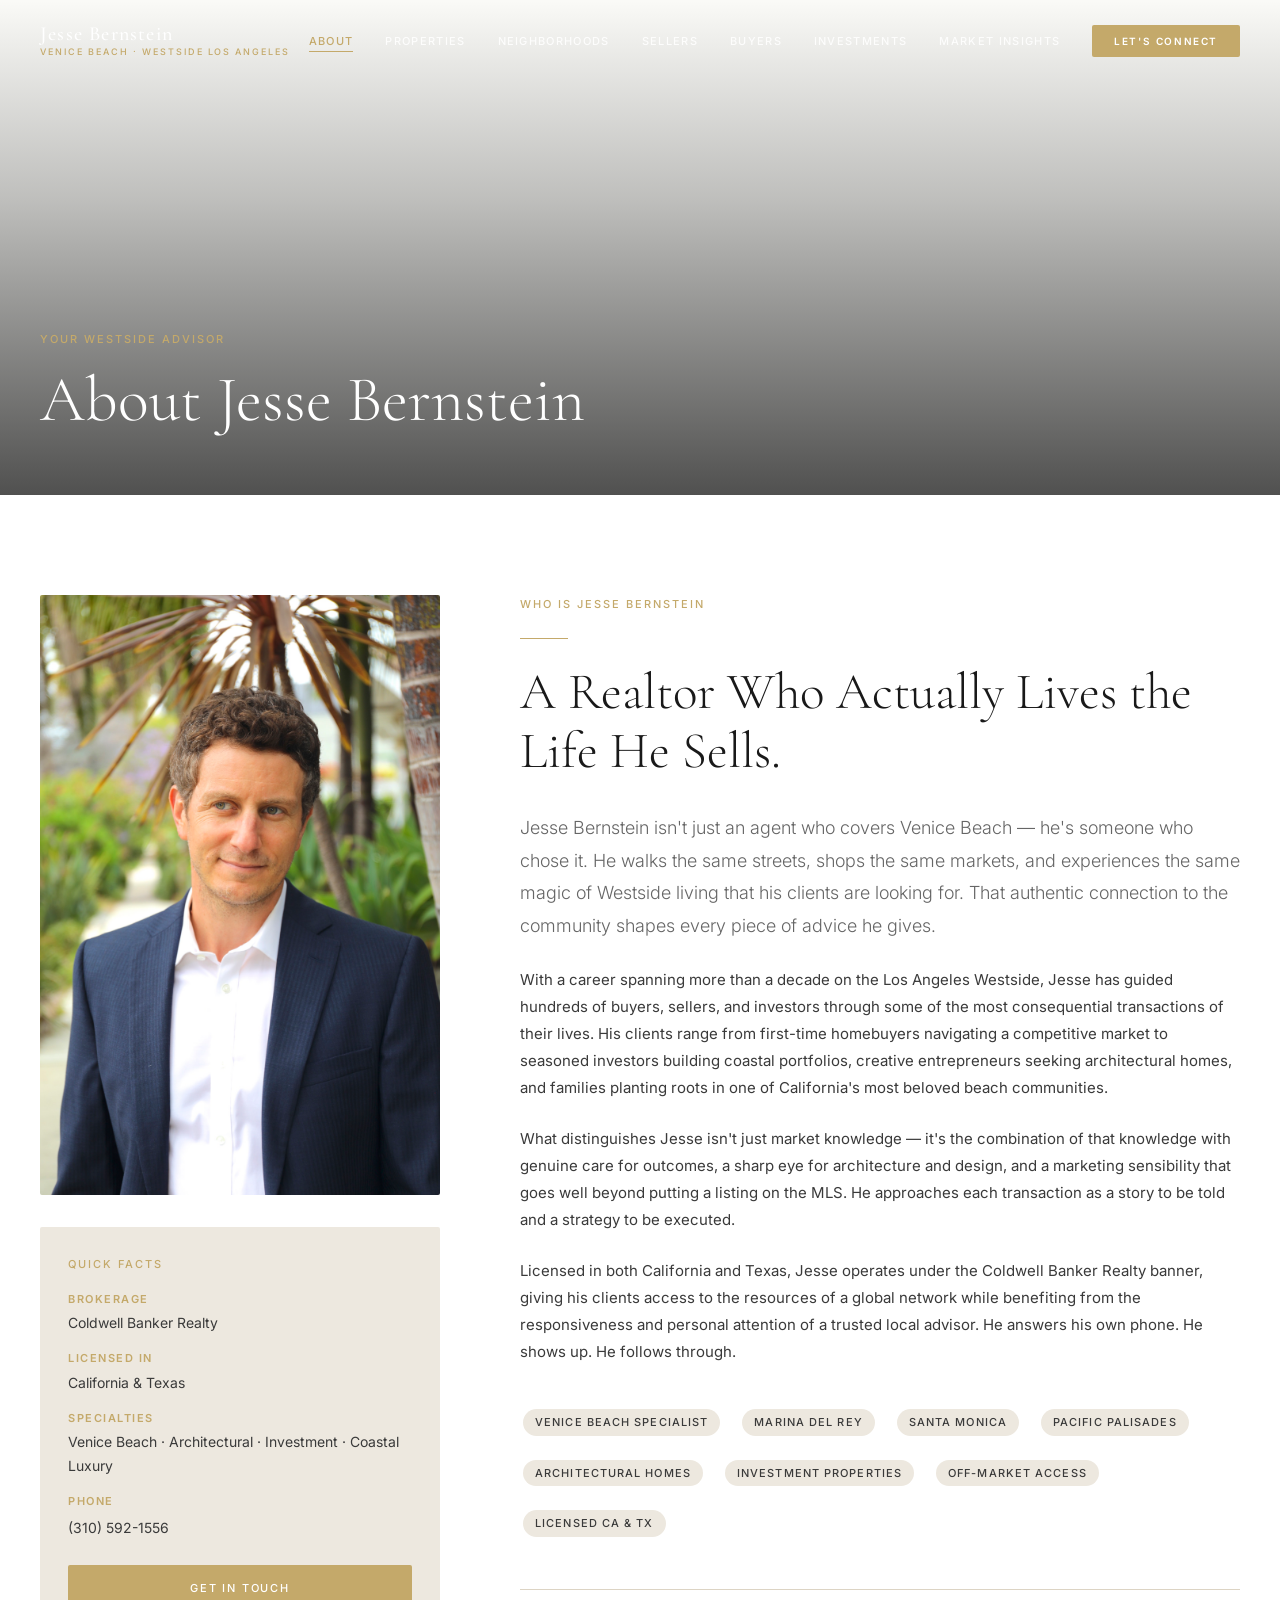
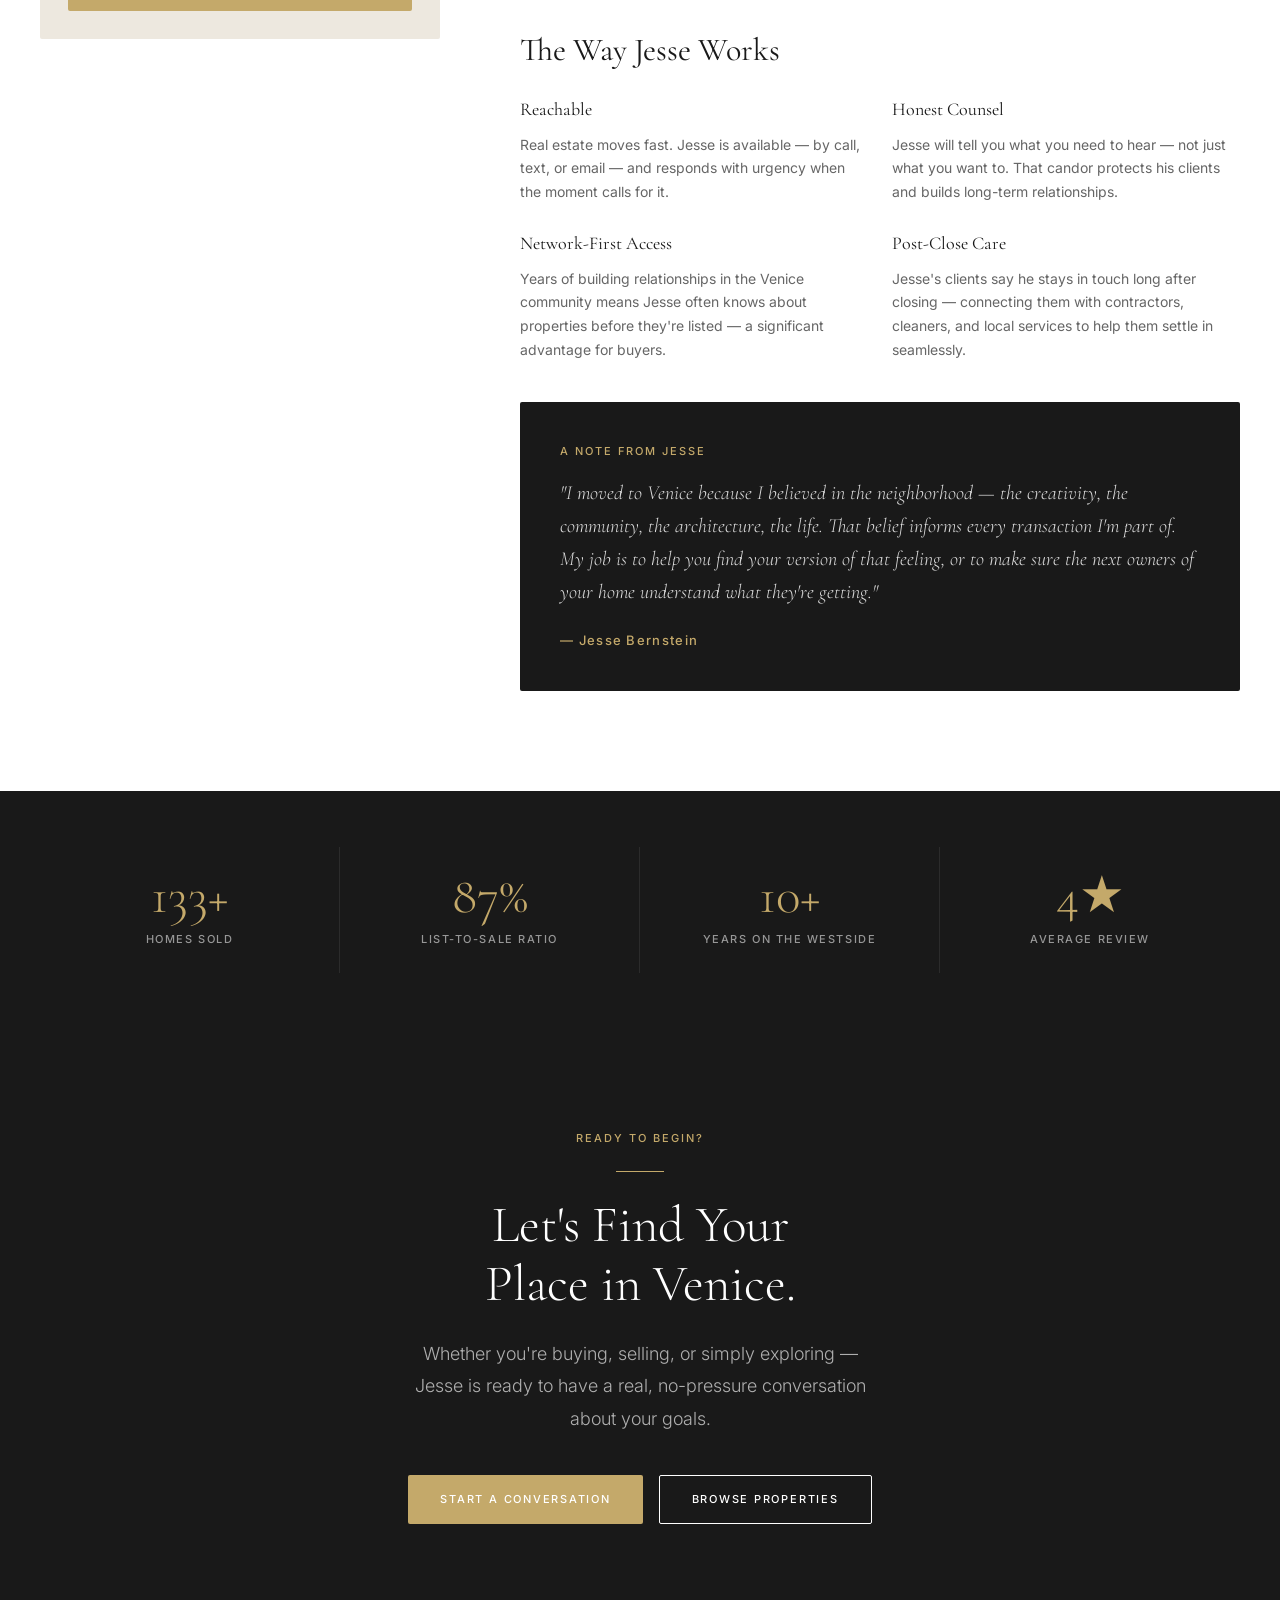
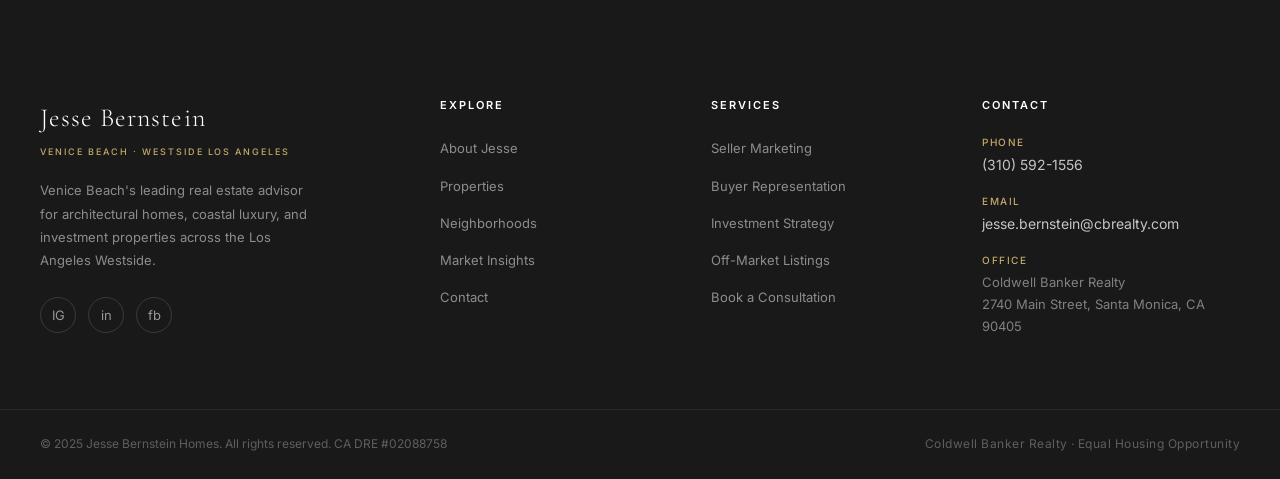
==== commit 58891938: "Add files via upload" ====
--- a/about.html
+++ b/about.html
@@ -13,7 +13,8 @@
   <link rel="stylesheet" href="styles.css" />
   <style>
     @media (max-width: 768px) {
-      .about-photo { display: none; }
+      .about-bio-grid { grid-template-columns: 1fr !important; gap: 32px !important; }
+      .about-photo { max-height: 380px; object-fit: cover; object-position: center 20%; }
     }
   </style>
 
@@ -116,7 +117,7 @@
     <!-- Bio Section -->
     <section class="section section--white">
       <div class="container">
-        <div style="display: grid; grid-template-columns: 400px 1fr; gap: 80px; align-items: start;">
+        <div class="about-bio-grid" style="display: grid; grid-template-columns: 400px 1fr; gap: 80px; align-items: start;">
           <div class="reveal">
             <div style="position: sticky; top: 100px;">
               <img src="0W3A0293.jpg" alt="Jesse Bernstein, Venice Beach real estate advisor" class="about-photo" style="width: 100%; border-radius: 2px; margin-bottom: 32px;" />
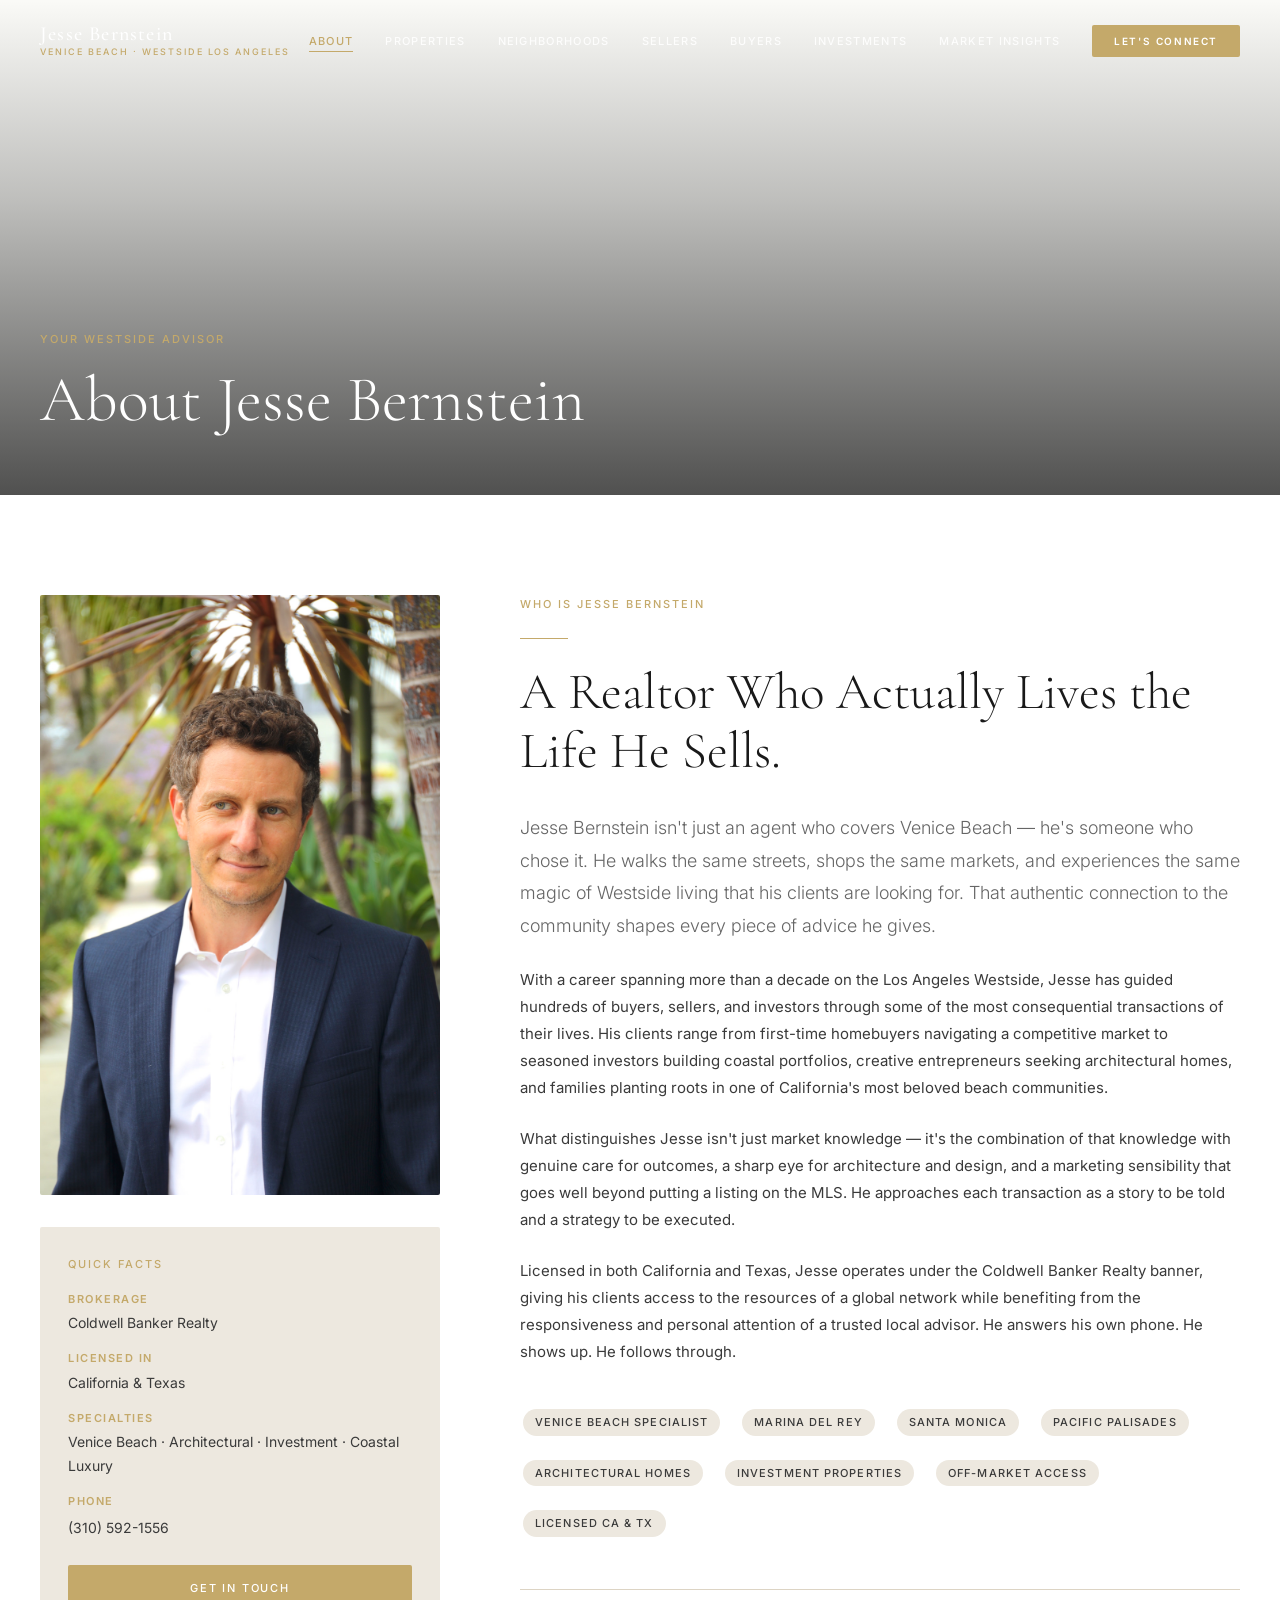
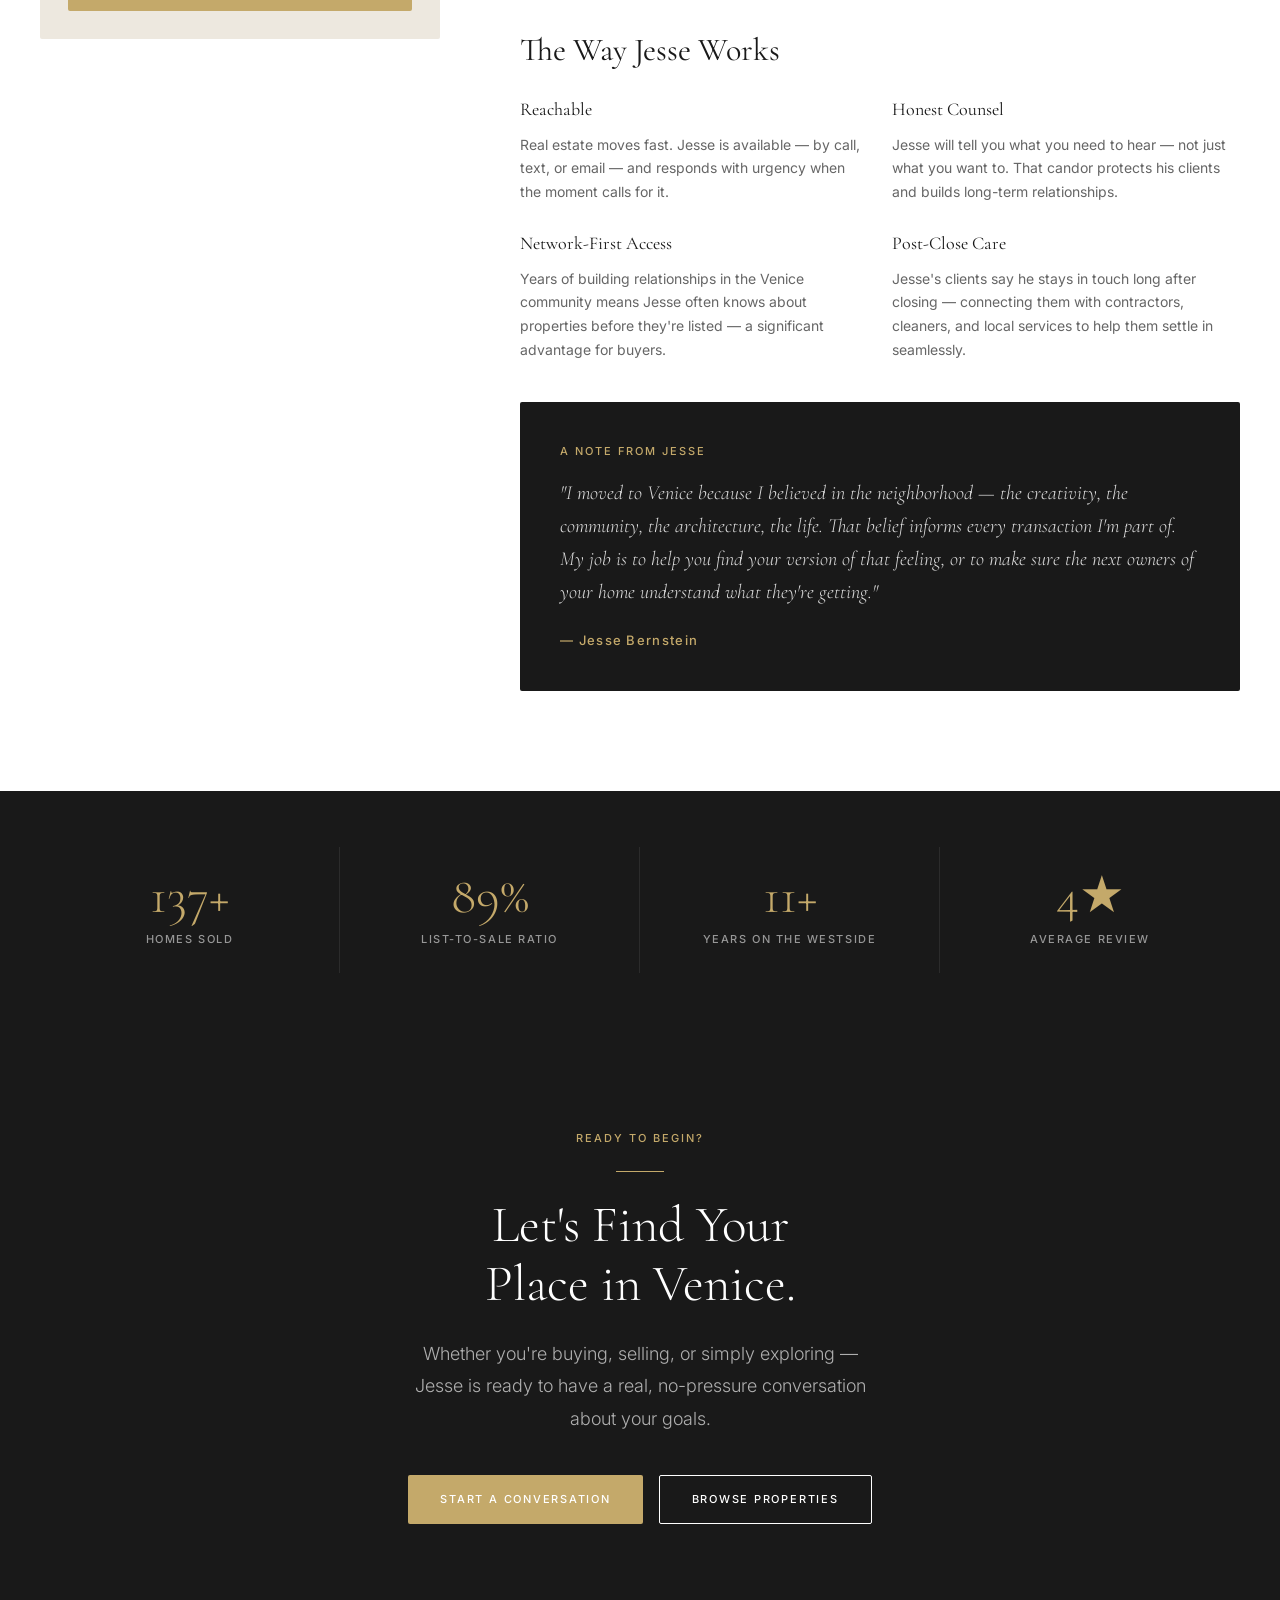
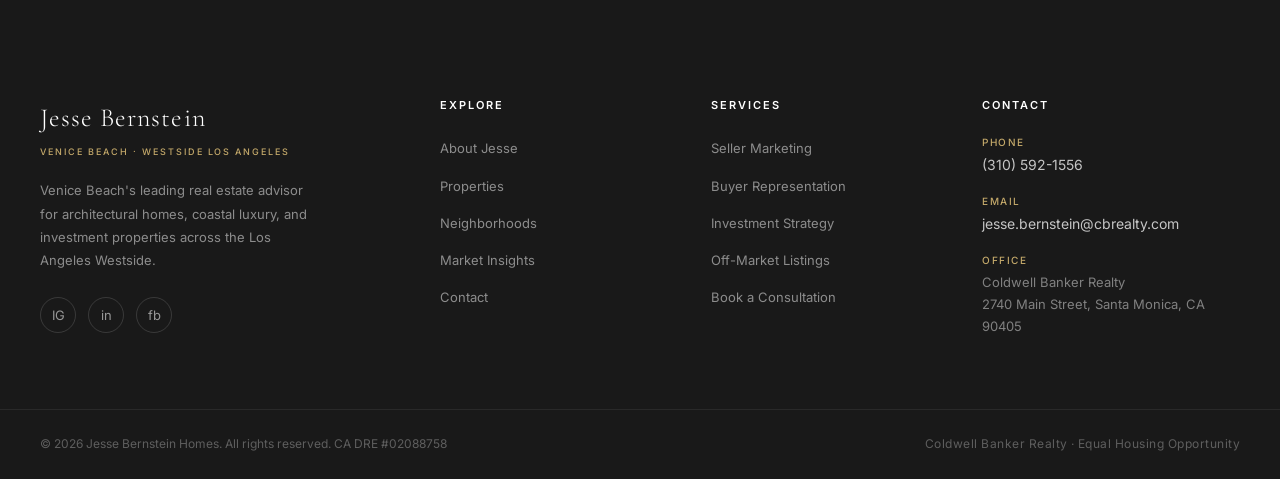
==== commit 2af8ab79: "Add files via upload" ====
--- a/about.html
+++ b/about.html
@@ -289,7 +289,7 @@
     </div>
     <div style="max-width: 1320px; margin: 0 auto;">
       <div class="footer__bottom">
-        <p class="footer__legal">© 2025 Jesse Bernstein Homes. All rights reserved. CA DRE #02088758</p>
+        <p class="footer__legal">© 2026 Jesse Bernstein Homes. All rights reserved. CA DRE #02088758</p>
         <p class="footer__dre">Coldwell Banker Realty · Equal Housing Opportunity</p>
       </div>
     </div>
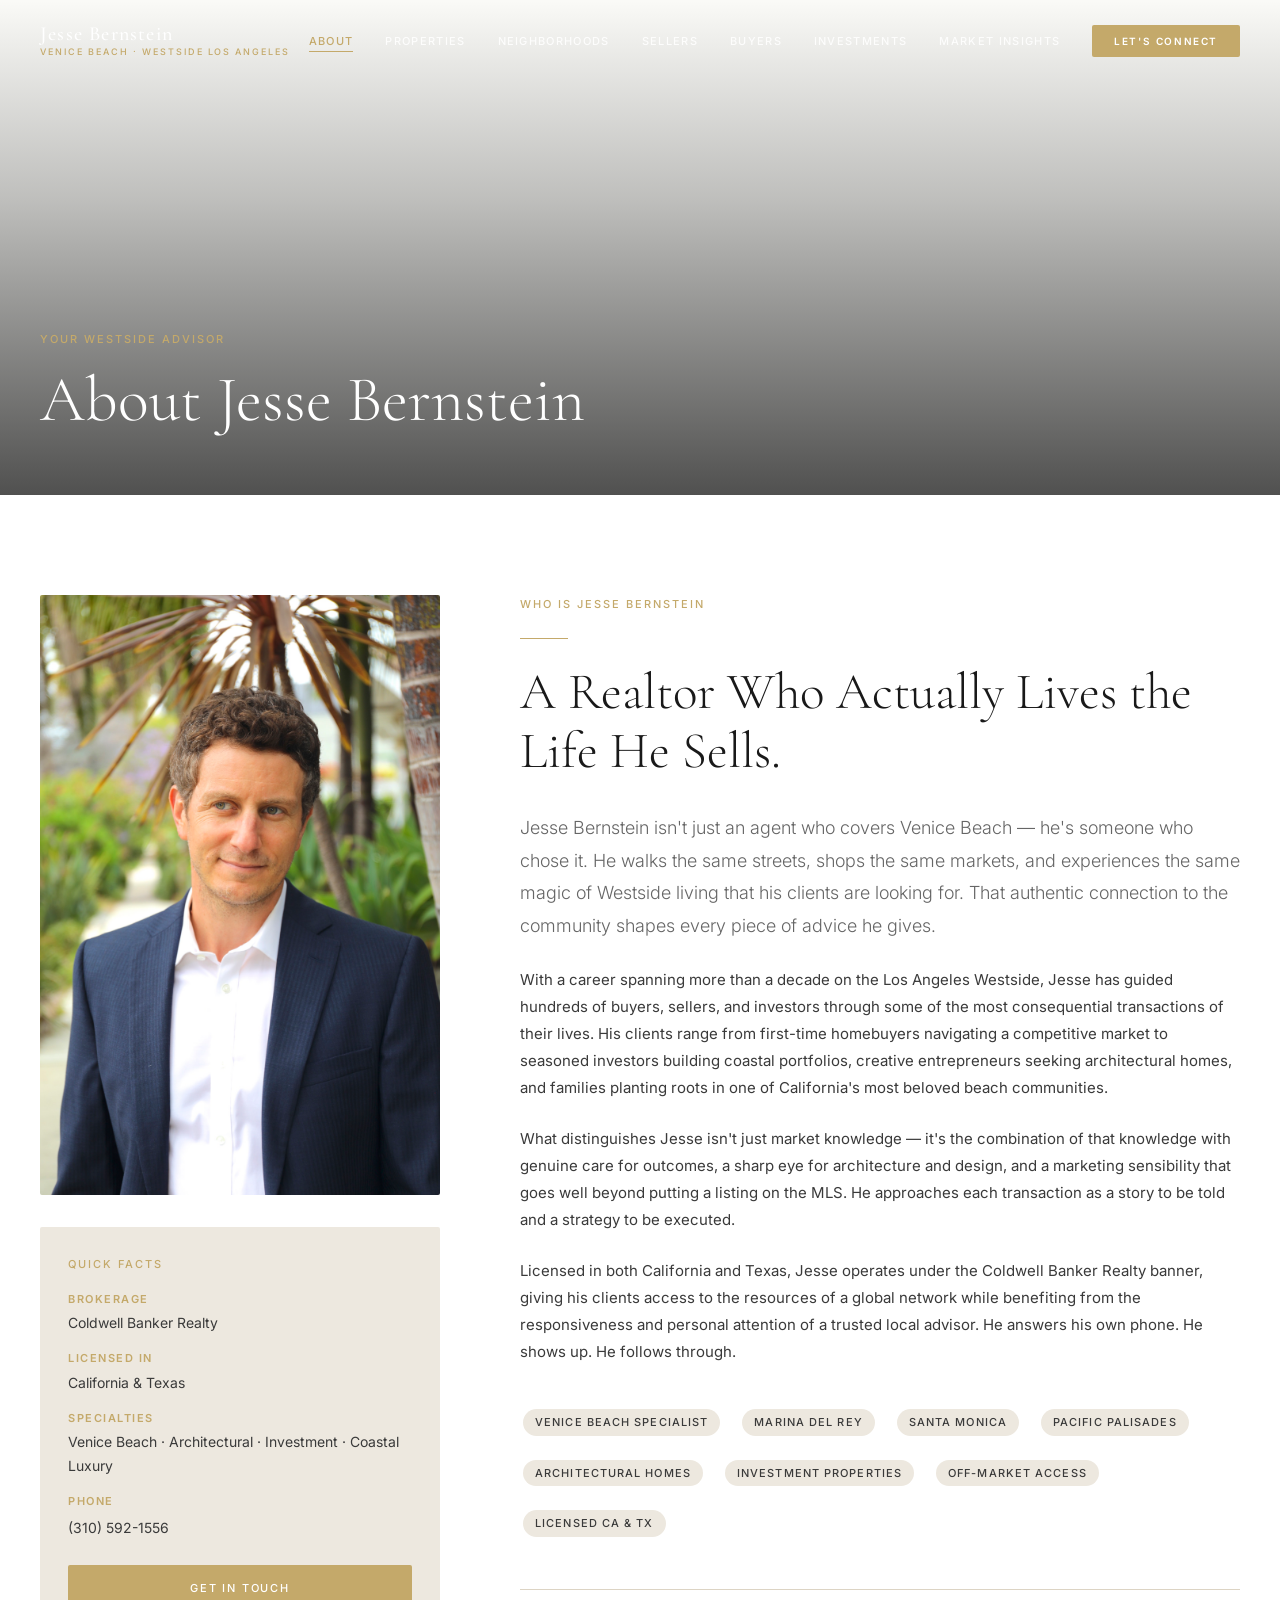
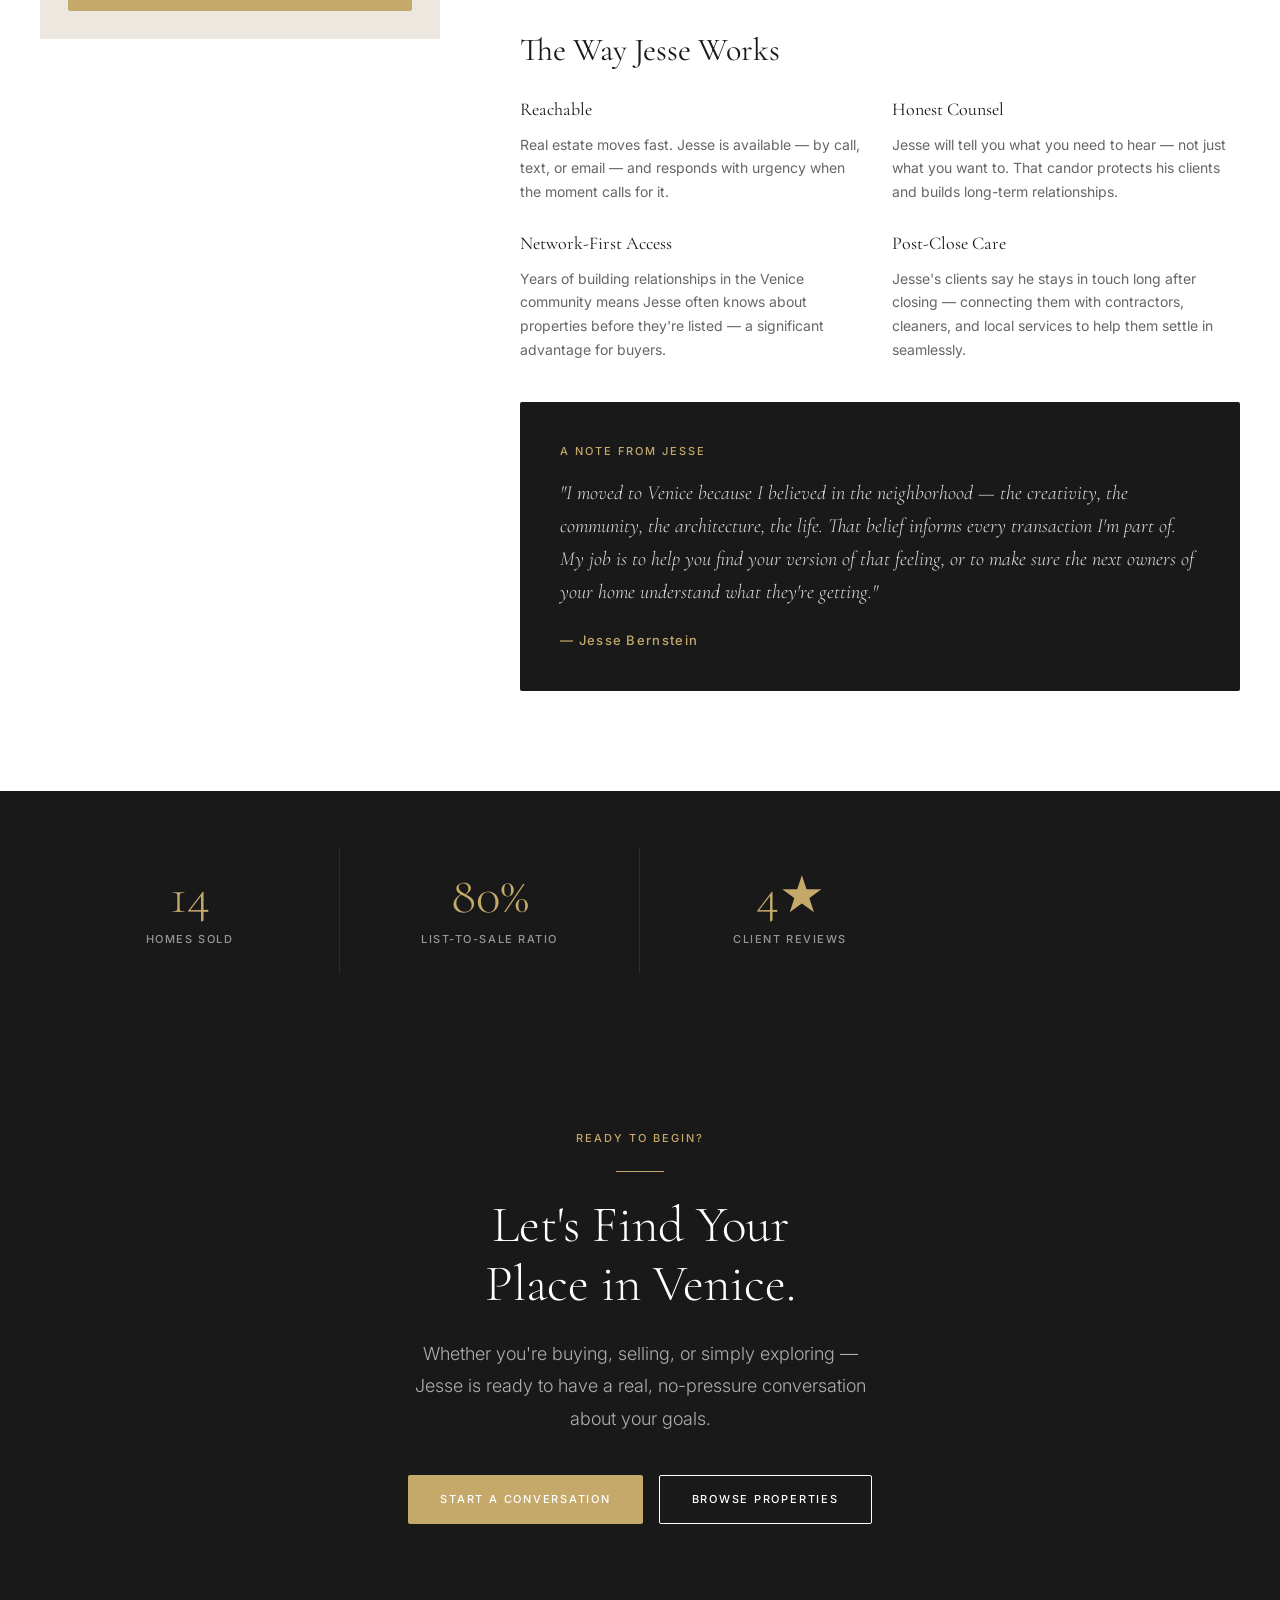
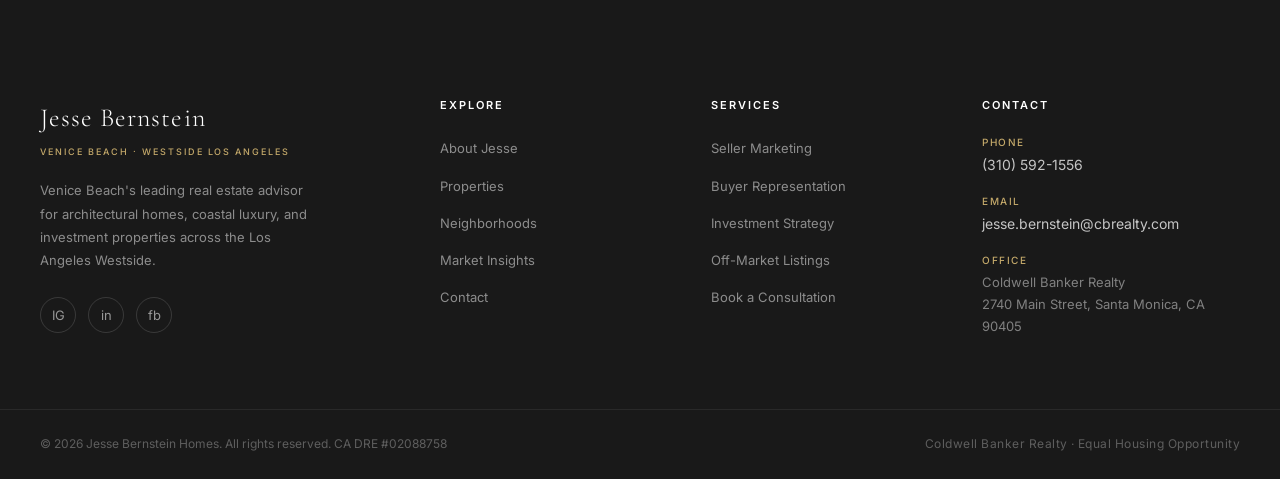
==== commit af583b9c: "Add files via upload" ====
--- a/about.html
+++ b/about.html
@@ -4,10 +4,10 @@
   <meta charset="UTF-8" />
   <meta name="viewport" content="width=device-width, initial-scale=1.0" />
   <title>Jesse Bernstein | Venice Beach Real Estate Agent | Coldwell Banker</title>
-  <meta name="description" content="Meet Jesse Bernstein — Venice Beach's top-rated real estate agent at Coldwell Banker. 150+ homes sold, 5-star reviews, and deep local expertise across Venice, Marina del Rey & Santa Monica. CA DRE #02088758." />
+  <meta name="description" content="Meet Jesse Bernstein — Venice Beach's top-rated real estate agent at Coldwell Banker. 17 homes sold, 5-star reviews, and deep local expertise across Venice, Marina del Rey & Santa Monica. CA DRE #02088758." />
   <meta name="keywords" content="Jesse Bernstein realtor, Venice Beach real estate agent, best realtor Venice Beach, Coldwell Banker Venice Beach, Venice Canal homes agent, Marina del Rey real estate agent, top rated Venice Beach realtor" />
   <meta property="og:title" content="Jesse Bernstein | Venice Beach Real Estate Agent" />
-  <meta property="og:description" content="Venice Beach's top-rated realtor. 150+ homes sold, 5-star reviews, deep local expertise. Call (310) 592-1556." />
+  <meta property="og:description" content="Venice Beach's top-rated realtor. 17 homes sold, 5-star reviews, deep local expertise. Call (310) 592-1556." />
   <meta property="og:image" content="https://www.jessebernsteinhomes.com/0W3A0293.jpg" />
   <link rel="canonical" href="https://www.jessebernsteinhomes.com/about.html" />
   <link rel="stylesheet" href="styles.css" />
@@ -17,7 +17,6 @@
       .about-photo { max-height: 380px; object-fit: cover; object-position: center 20%; }
     }
   </style>
-
   <!-- Schema: Person / Real Estate Agent -->
   <script type="application/ld+json">
   {
@@ -71,7 +70,6 @@
   </script>
 </head>
 <body>
-
   <nav class="nav" role="navigation" aria-label="Main navigation">
     <div class="nav__inner">
       <a href="index.html" class="nav__logo">
@@ -101,9 +99,7 @@
     <a href="market-insights.html" class="nav__mobile-link">Market Insights</a>
     <a href="contact.html" class="btn btn--primary nav__mobile-cta">Let's Connect</a>
   </div>
-
   <main>
-
     <!-- Page Hero -->
     <div class="page-hero">
       <div class="page-hero__bg" style="background-image: url('dreamstime_xxl_3707034.jpg'); background-position: center 40%;"></div>
@@ -113,7 +109,6 @@
         <h1 class="t-h1 text-white">About Jesse Bernstein</h1>
       </div>
     </div>
-
     <!-- Bio Section -->
     <section class="section section--white">
       <div class="container">
@@ -155,7 +150,6 @@
             <p class="t-body" style="margin-bottom: 24px;">With a career spanning more than a decade on the Los Angeles Westside, Jesse has guided hundreds of buyers, sellers, and investors through some of the most consequential transactions of their lives. His clients range from first-time homebuyers navigating a competitive market to seasoned investors building coastal portfolios, creative entrepreneurs seeking architectural homes, and families planting roots in one of California's most beloved beach communities.</p>
             <p class="t-body" style="margin-bottom: 24px;">What distinguishes Jesse isn't just market knowledge — it's the combination of that knowledge with genuine care for outcomes, a sharp eye for architecture and design, and a marketing sensibility that goes well beyond putting a listing on the MLS. He approaches each transaction as a story to be told and a strategy to be executed.</p>
             <p class="t-body" style="margin-bottom: 40px;">Licensed in both California and Texas, Jesse operates under the Coldwell Banker Realty banner, giving his clients access to the resources of a global network while benefiting from the responsiveness and personal attention of a trusted local advisor. He answers his own phone. He shows up. He follows through.</p>
-
             <div style="display: flex; gap: 16px; flex-wrap: wrap; margin-bottom: 48px;">
               <span class="tag">Venice Beach Specialist</span>
               <span class="tag">Marina del Rey</span>
@@ -166,7 +160,6 @@
               <span class="tag">Off-Market Access</span>
               <span class="tag">Licensed CA &amp; TX</span>
             </div>
-
             <div style="border-top: 1px solid var(--sand-dark); padding-top: 40px; margin-bottom: 40px;">
               <h3 class="t-h3" style="margin-bottom: 24px;">The Way Jesse Works</h3>
               <div style="display: grid; grid-template-columns: 1fr 1fr; gap: 24px;">
@@ -188,7 +181,6 @@
                 </div>
               </div>
             </div>
-
             <div style="background: var(--charcoal); padding: 40px; border-radius: 2px;">
               <p class="t-eyebrow text-gold" style="margin-bottom: 16px;">A Note From Jesse</p>
               <p style="font-family: var(--font-serif); font-size: 20px; font-style: italic; font-weight: 300; color: rgba(255,255,255,0.85); line-height: 1.65;">
@@ -200,29 +192,23 @@
         </div>
       </div>
     </section>
-
     <!-- Stats -->
     <div class="stats-bar">
       <div class="stats-bar__grid">
         <div class="stats-bar__item">
-          <div class="stats-bar__num" data-count="150" data-suffix="+">150+</div>
+          <div class="stats-bar__num" data-count="17" data-suffix="">17</div>
           <div class="stats-bar__label">Homes Sold</div>
         </div>
         <div class="stats-bar__item">
-          <div class="stats-bar__num" data-count="98" data-suffix="%">98%</div>
+          <div class="stats-bar__num" data-count="92" data-suffix="%">92%</div>
           <div class="stats-bar__label">List-to-Sale Ratio</div>
-        </div>
-        <div class="stats-bar__item">
-          <div class="stats-bar__num" data-count="12" data-suffix="+">12+</div>
-          <div class="stats-bar__label">Years on the Westside</div>
         </div>
         <div class="stats-bar__item">
           <div class="stats-bar__num" data-count="5" data-suffix="★">5★</div>
-          <div class="stats-bar__label">Average Review</div>
-        </div>
-      </div>
-    </div>
-
+          <div class="stats-bar__label">Client Reviews</div>
+        </div>
+      </div>
+    </div>
     <!-- CTA -->
     <section class="section section--dark">
       <div class="container--narrow text-center reveal">
@@ -236,9 +222,7 @@
         </div>
       </div>
     </section>
-
   </main>
-
   <footer class="footer" role="contentinfo">
     <div class="footer__main">
       <div class="footer__brand">
@@ -294,7 +278,6 @@
       </div>
     </div>
   </footer>
-
   <script src="main.js" defer></script>
 </body>
 </html>
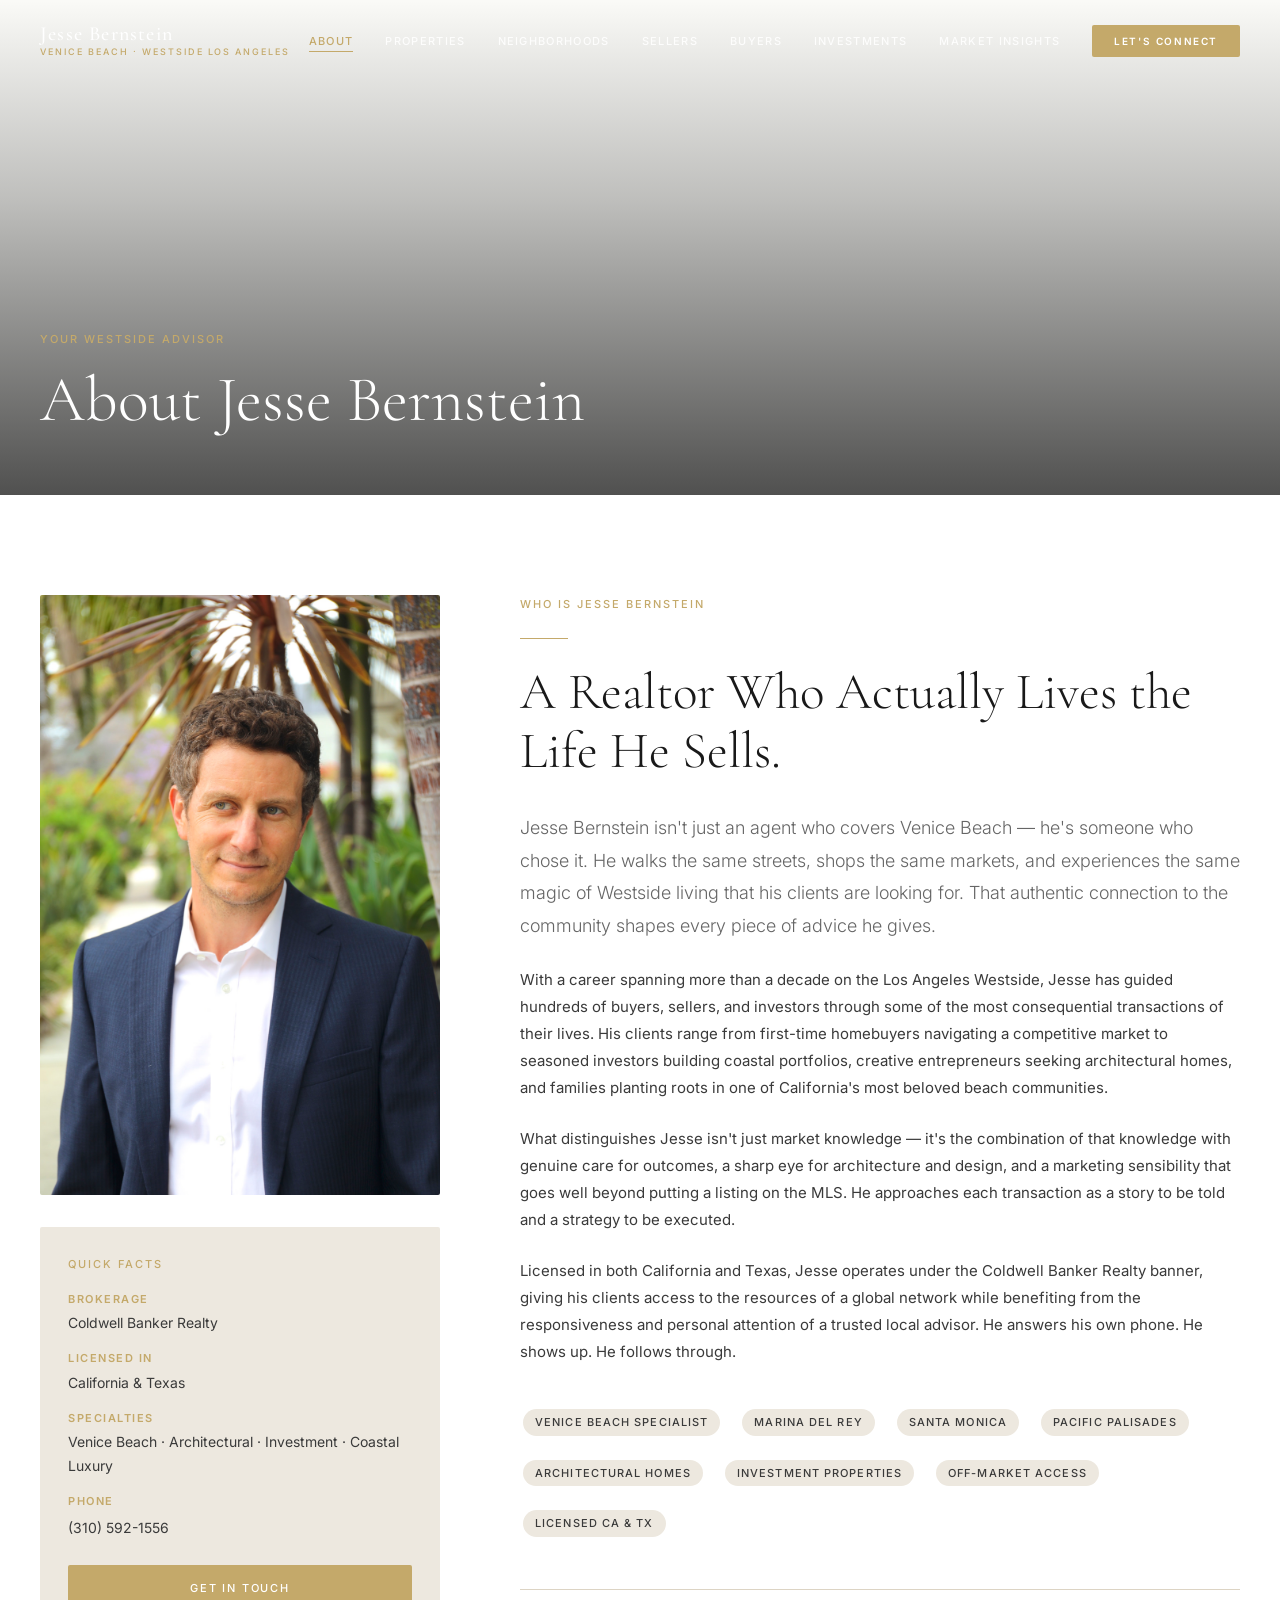
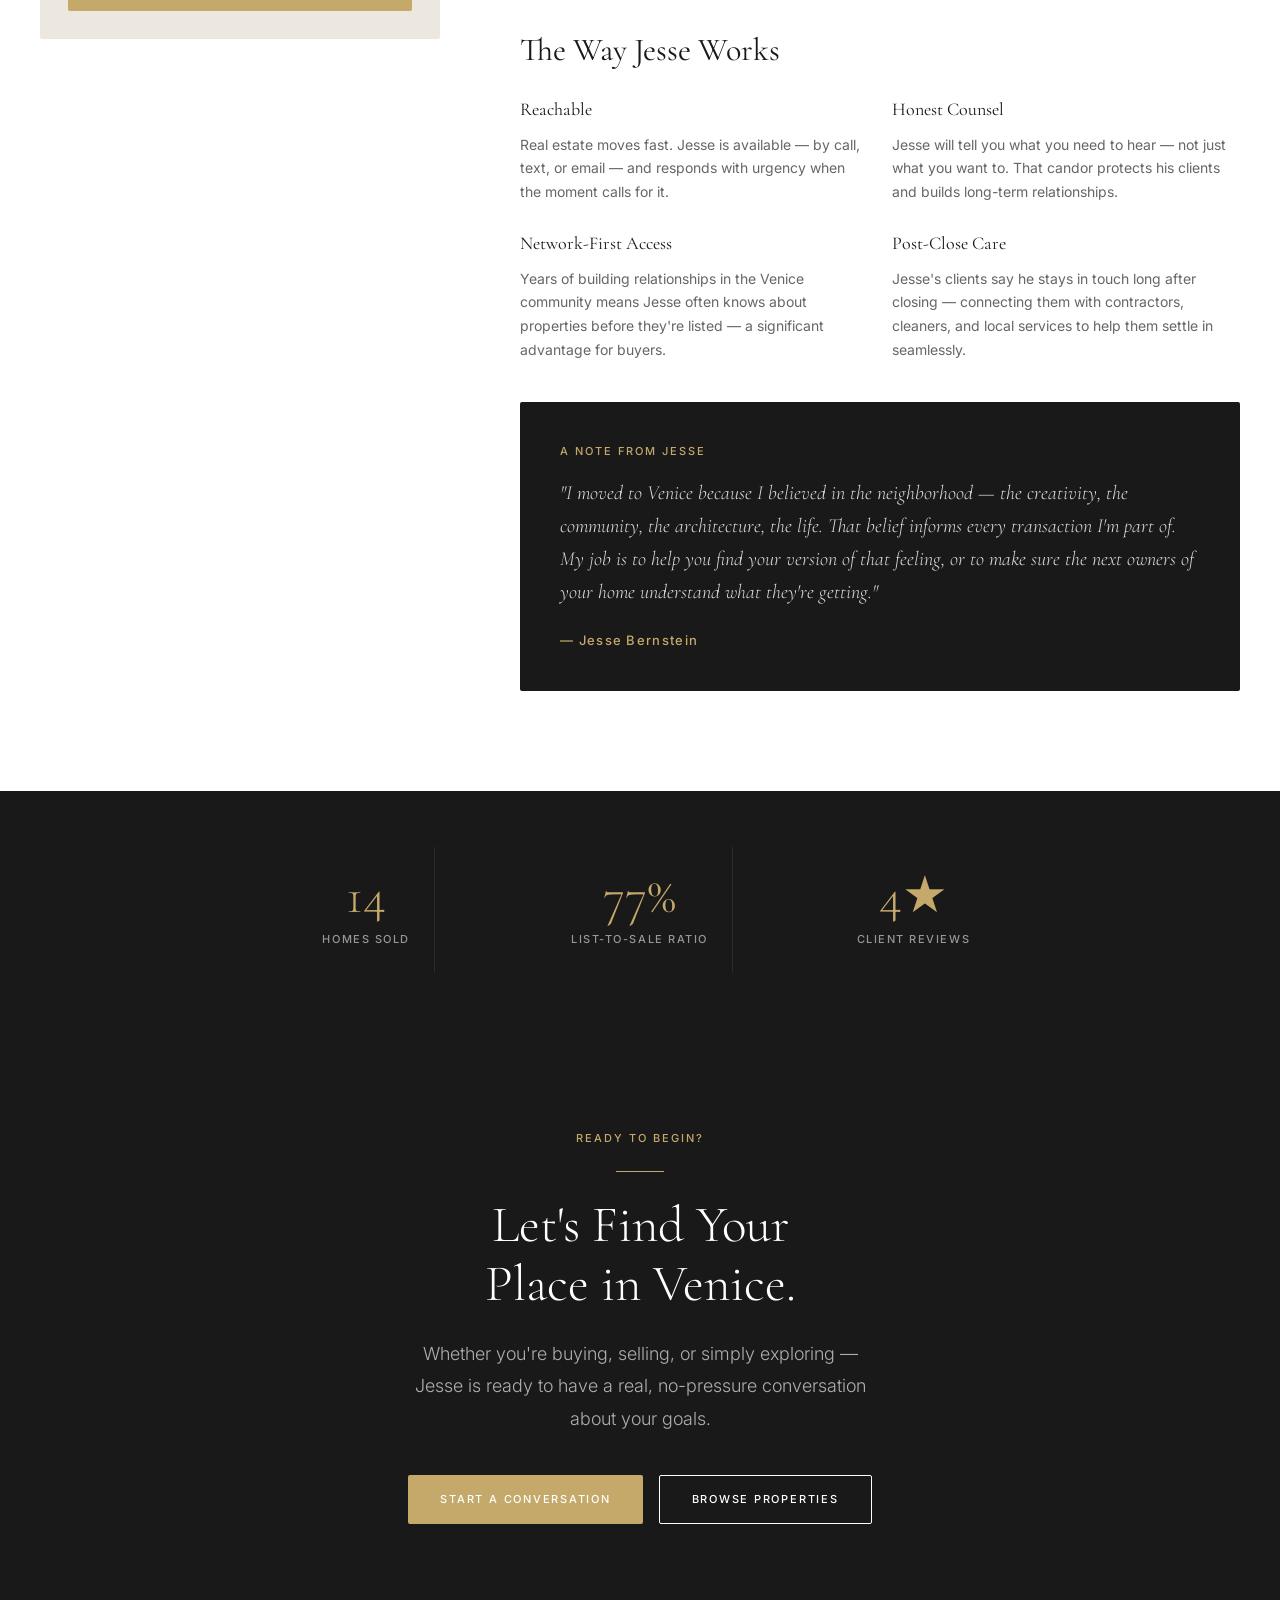
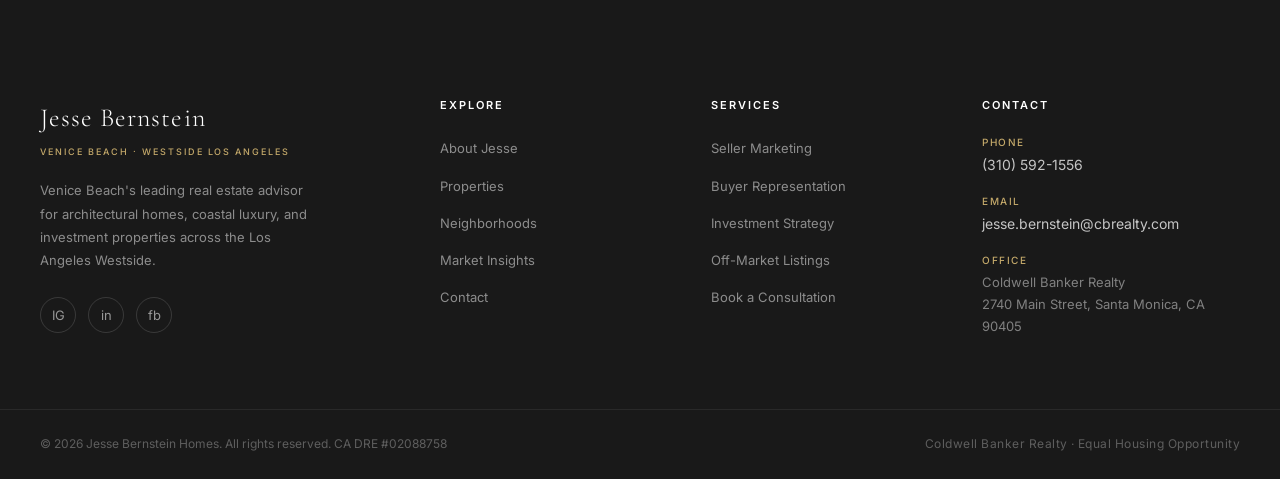
==== commit c2ae8753: "Add files via upload" ====
--- a/about.html
+++ b/about.html
@@ -15,6 +15,19 @@
     @media (max-width: 768px) {
       .about-bio-grid { grid-template-columns: 1fr !important; gap: 32px !important; }
       .about-photo { max-height: 380px; object-fit: cover; object-position: center 20%; }
+    }
+    /* Centered stats bar (3-up) */
+    .stats-bar__grid--centered {
+      max-width: 900px;
+      margin: 0 auto;
+      grid-template-columns: repeat(3, 1fr) !important;
+      justify-items: center;
+    }
+    @media (max-width: 768px) {
+      .stats-bar__grid--centered {
+        grid-template-columns: repeat(3, 1fr) !important;
+        gap: 8px;
+      }
     }
   </style>
   <!-- Schema: Person / Real Estate Agent -->
@@ -194,7 +207,7 @@
     </section>
     <!-- Stats -->
     <div class="stats-bar">
-      <div class="stats-bar__grid">
+      <div class="stats-bar__grid stats-bar__grid--centered">
         <div class="stats-bar__item">
           <div class="stats-bar__num" data-count="17" data-suffix="">17</div>
           <div class="stats-bar__label">Homes Sold</div>
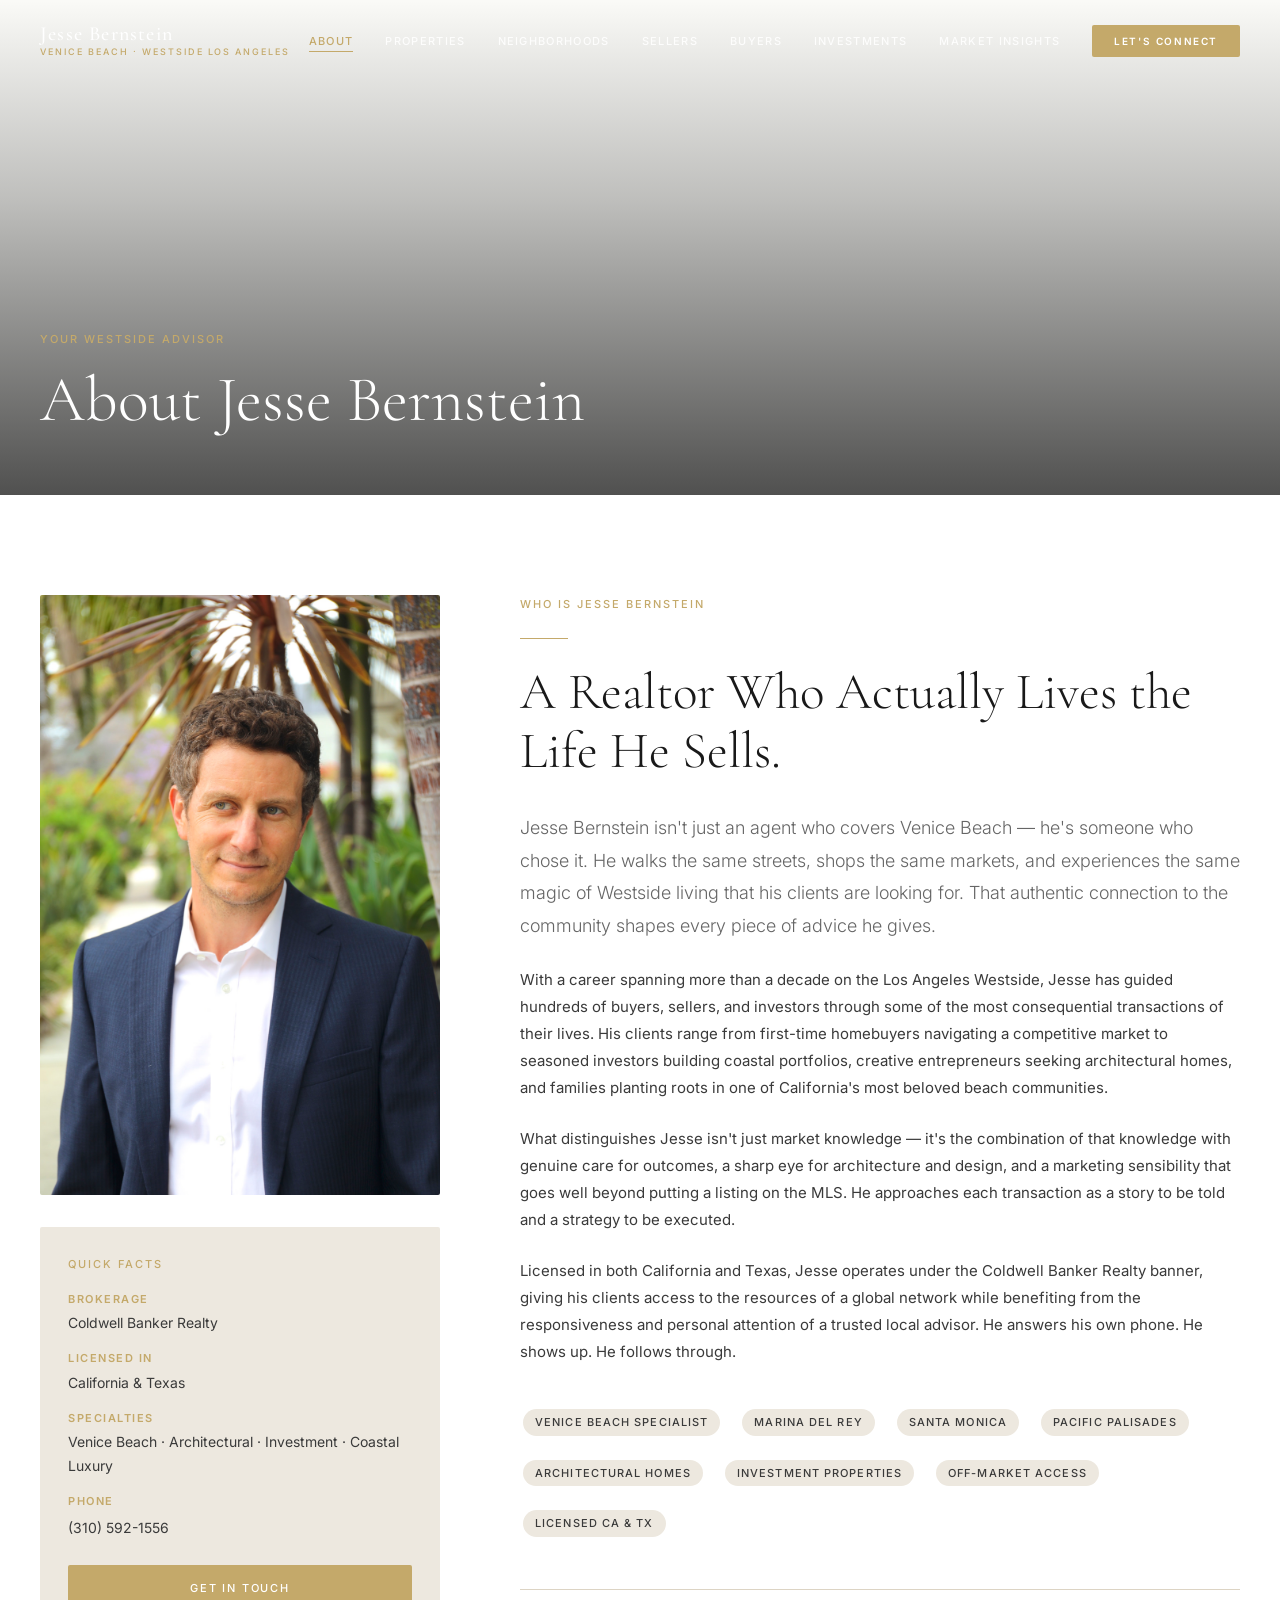
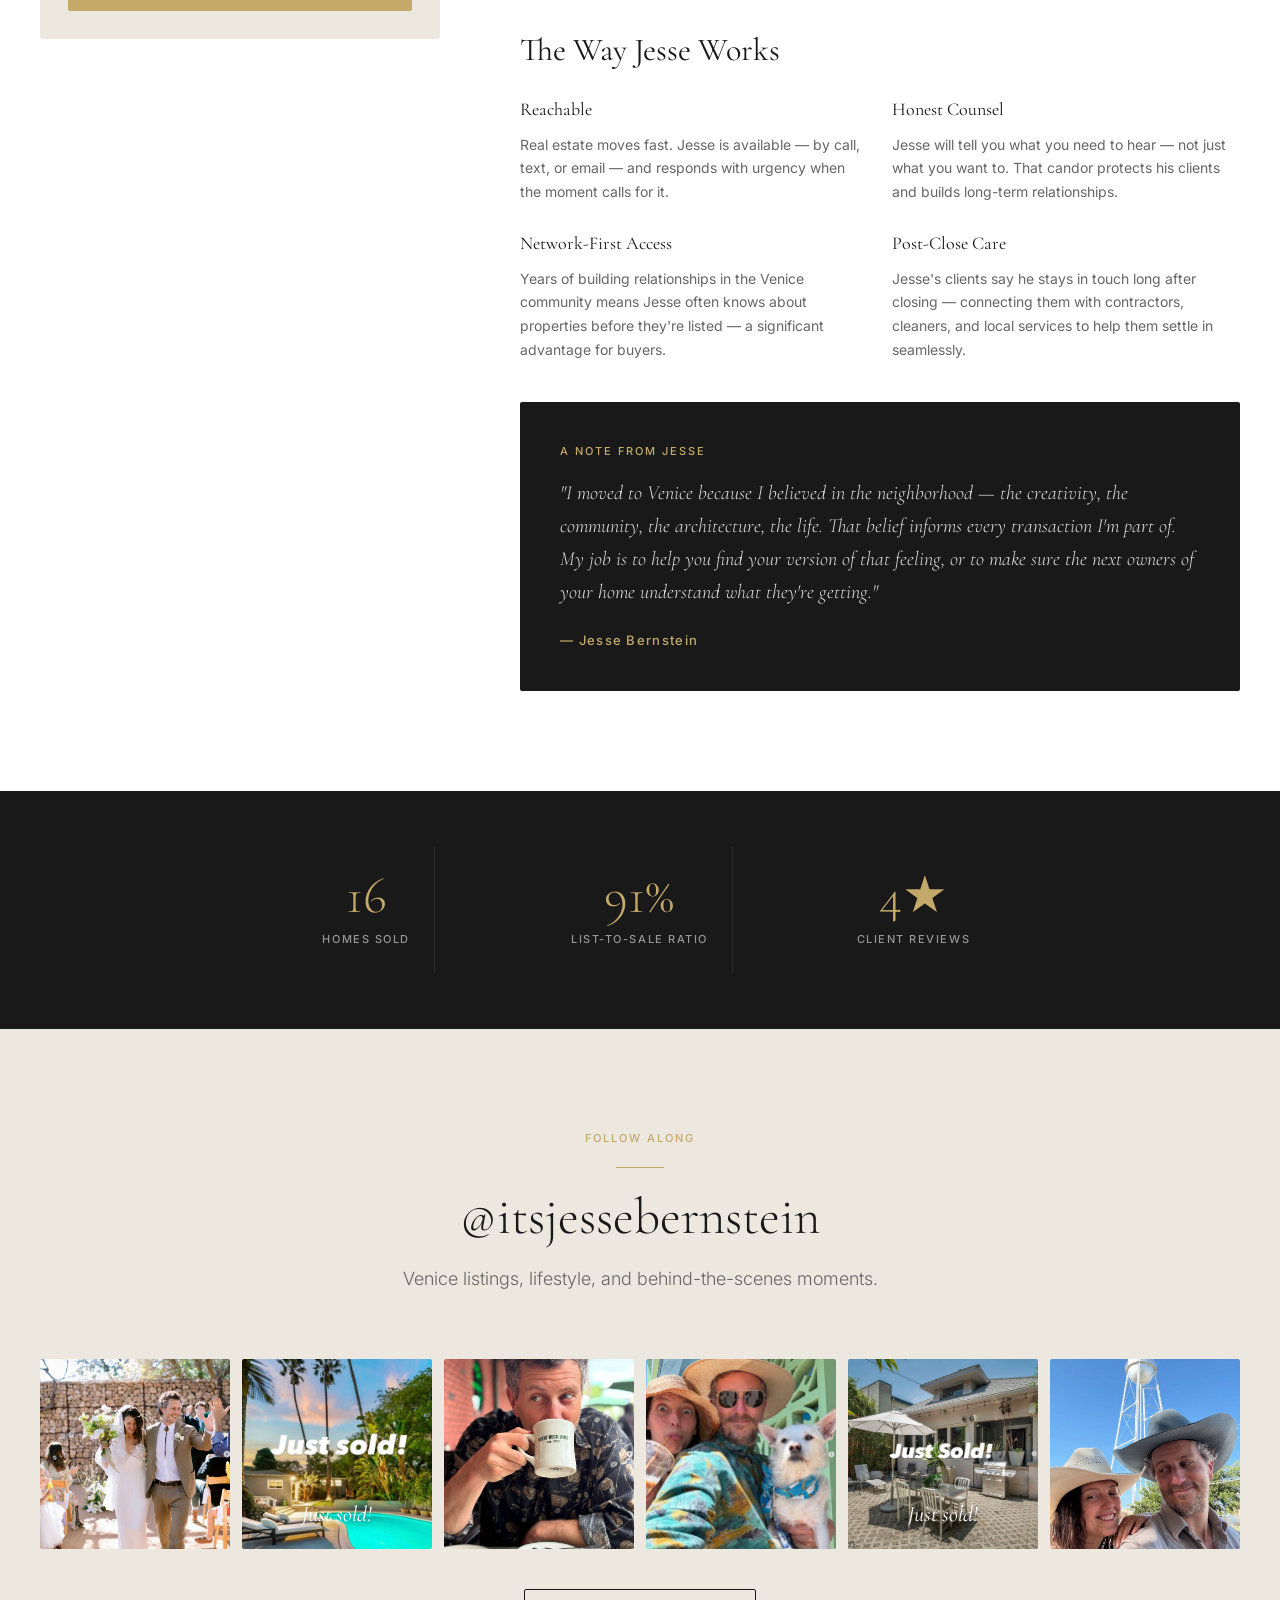
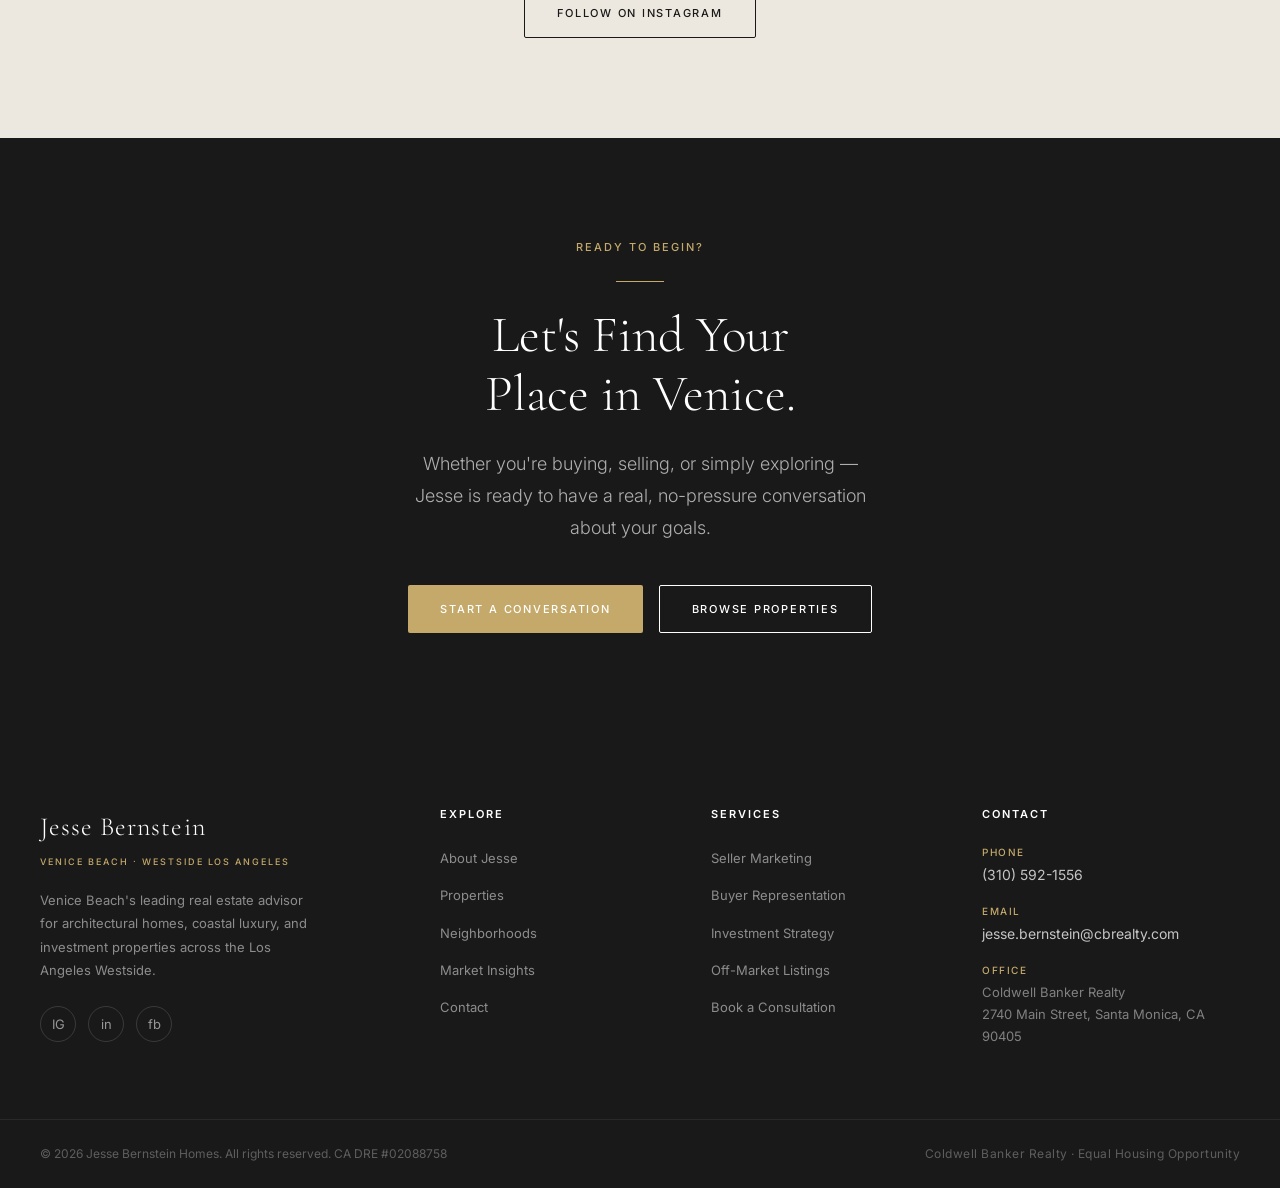
==== commit 8ac6a742: "Add files via upload" ====
--- a/about.html
+++ b/about.html
@@ -28,6 +28,44 @@
         grid-template-columns: repeat(3, 1fr) !important;
         gap: 8px;
       }
+    }
+    /* Instagram / Follow Along grid */
+    .instagram-grid {
+      display: grid;
+      grid-template-columns: repeat(6, 1fr);
+      gap: 12px;
+      margin-top: 40px;
+    }
+    .instagram-tile {
+      display: block;
+      position: relative;
+      aspect-ratio: 1 / 1;
+      overflow: hidden;
+      border-radius: 2px;
+    }
+    .instagram-tile img {
+      width: 100%;
+      height: 100%;
+      object-fit: cover;
+      transition: transform 0.5s ease;
+    }
+    .instagram-tile:hover img { transform: scale(1.05); }
+    .instagram-tile__badge {
+      position: absolute;
+      inset: auto 0 16px 0;
+      text-align: center;
+      color: #fff;
+      font-family: var(--font-serif);
+      font-style: italic;
+      font-size: 22px;
+      text-shadow: 0 2px 10px rgba(0,0,0,0.5);
+      pointer-events: none;
+    }
+    @media (max-width: 960px) {
+      .instagram-grid { grid-template-columns: repeat(3, 1fr); }
+    }
+    @media (max-width: 480px) {
+      .instagram-grid { grid-template-columns: repeat(2, 1fr); }
     }
   </style>
   <!-- Schema: Person / Real Estate Agent -->
@@ -222,6 +260,42 @@
         </div>
       </div>
     </div>
+    <!-- @itsjessebernstein / Follow Along -->
+    <section class="section section--sand" aria-label="Follow Jesse on Instagram">
+      <div class="container">
+        <div class="section-header section-header--center reveal">
+          <p class="t-eyebrow">Follow Along</p>
+          <div class="divider divider--center"></div>
+          <h2 class="t-h2">@itsjessebernstein</h2>
+          <p class="t-lead" style="max-width: 560px; margin: 16px auto 0;">Venice listings, lifestyle, and behind-the-scenes moments.</p>
+        </div>
+        <div class="instagram-grid reveal">
+          <a href="https://www.instagram.com/itsjessebernstein/" target="_blank" rel="noopener" class="instagram-tile">
+            <img src="ig-1.jpg" alt="Jesse Bernstein Instagram post" loading="lazy" />
+          </a>
+          <a href="https://www.instagram.com/itsjessebernstein/" target="_blank" rel="noopener" class="instagram-tile">
+            <img src="ig-2.jpg" alt="Just sold Venice home" loading="lazy" />
+            <span class="instagram-tile__badge">Just sold!</span>
+          </a>
+          <a href="https://www.instagram.com/itsjessebernstein/" target="_blank" rel="noopener" class="instagram-tile">
+            <img src="ig-3.jpg" alt="Jesse Bernstein behind the scenes" loading="lazy" />
+          </a>
+          <a href="https://www.instagram.com/itsjessebernstein/" target="_blank" rel="noopener" class="instagram-tile">
+            <img src="ig-4.jpg" alt="Jesse Bernstein with friends" loading="lazy" />
+          </a>
+          <a href="https://www.instagram.com/itsjessebernstein/" target="_blank" rel="noopener" class="instagram-tile">
+            <img src="ig-5.jpg" alt="Just sold Westside property" loading="lazy" />
+            <span class="instagram-tile__badge">Just sold!</span>
+          </a>
+          <a href="https://www.instagram.com/itsjessebernstein/" target="_blank" rel="noopener" class="instagram-tile">
+            <img src="ig-6.jpg" alt="Jesse Bernstein with friend" loading="lazy" />
+          </a>
+        </div>
+        <div style="text-align: center; margin-top: 40px;" class="reveal">
+          <a href="https://www.instagram.com/itsjessebernstein/" target="_blank" rel="noopener" class="btn btn--outline-dark">Follow on Instagram</a>
+        </div>
+      </div>
+    </section>
     <!-- CTA -->
     <section class="section section--dark">
       <div class="container--narrow text-center reveal">
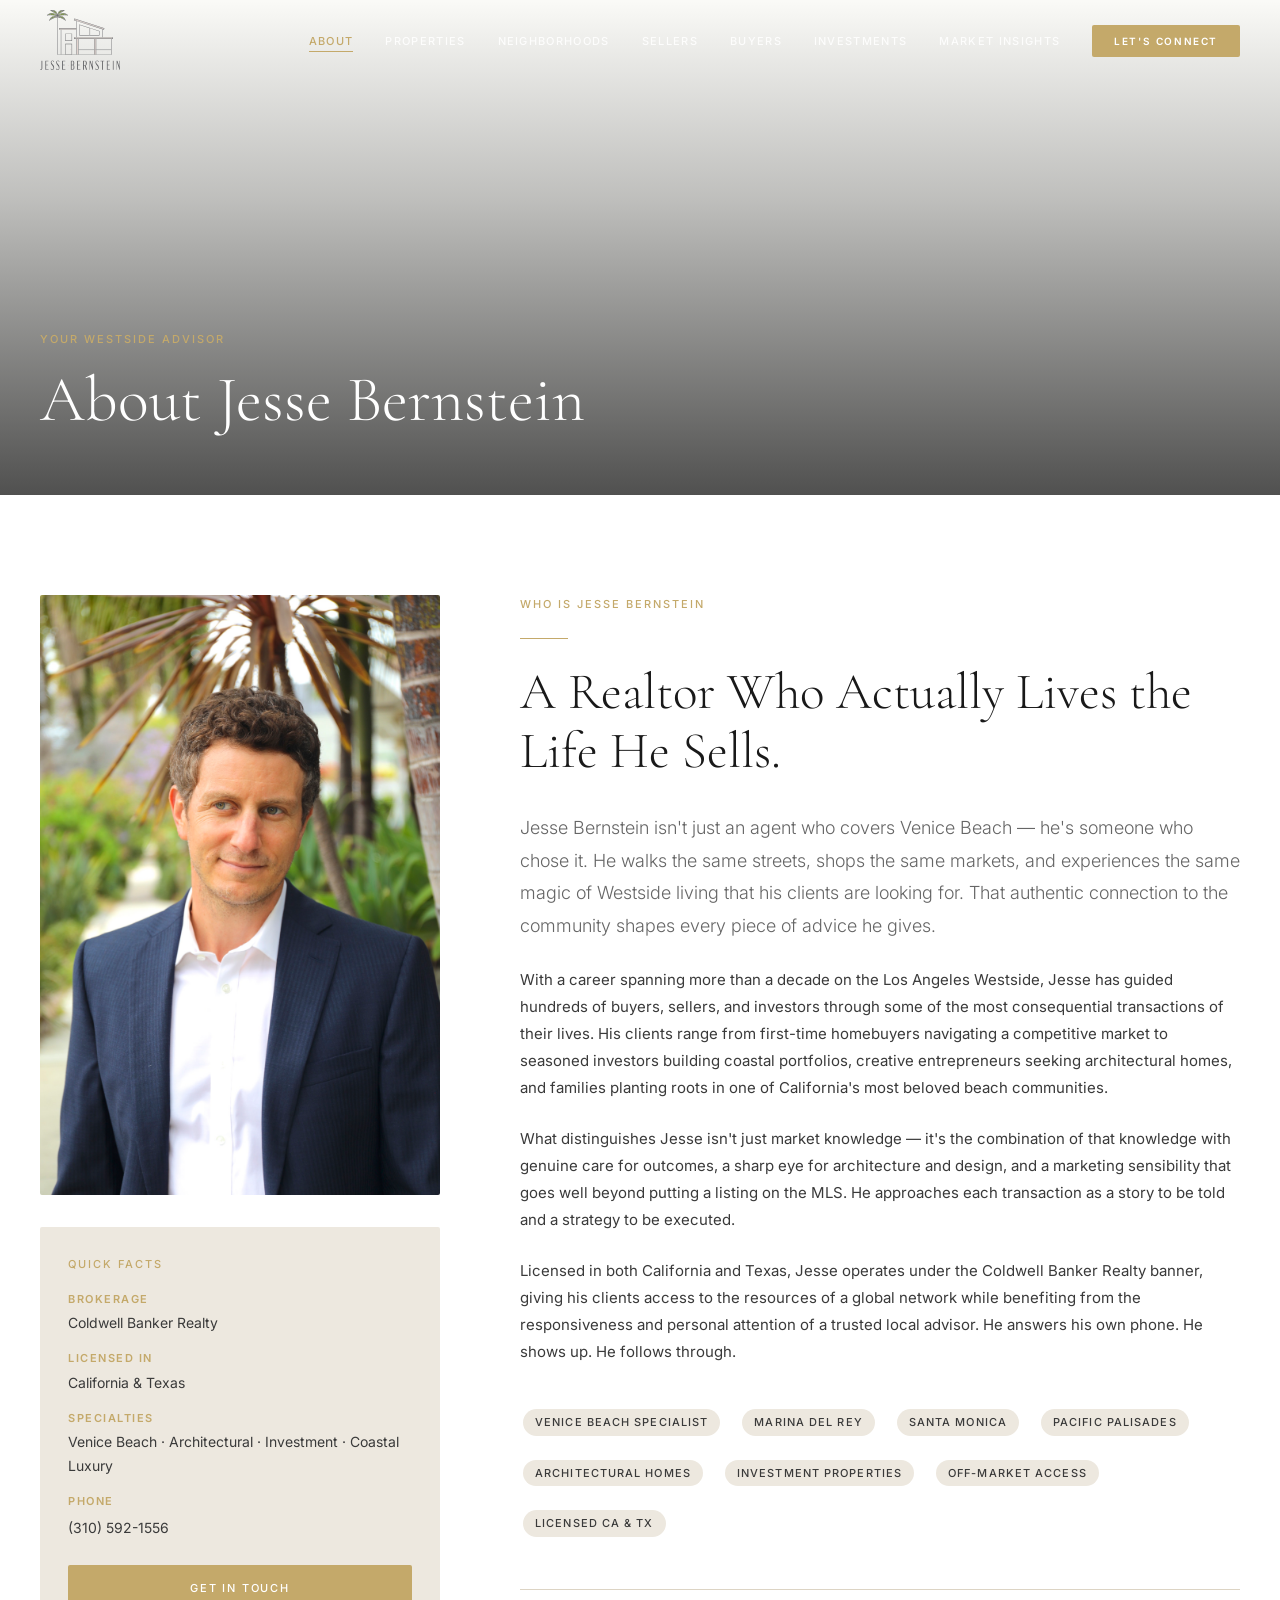
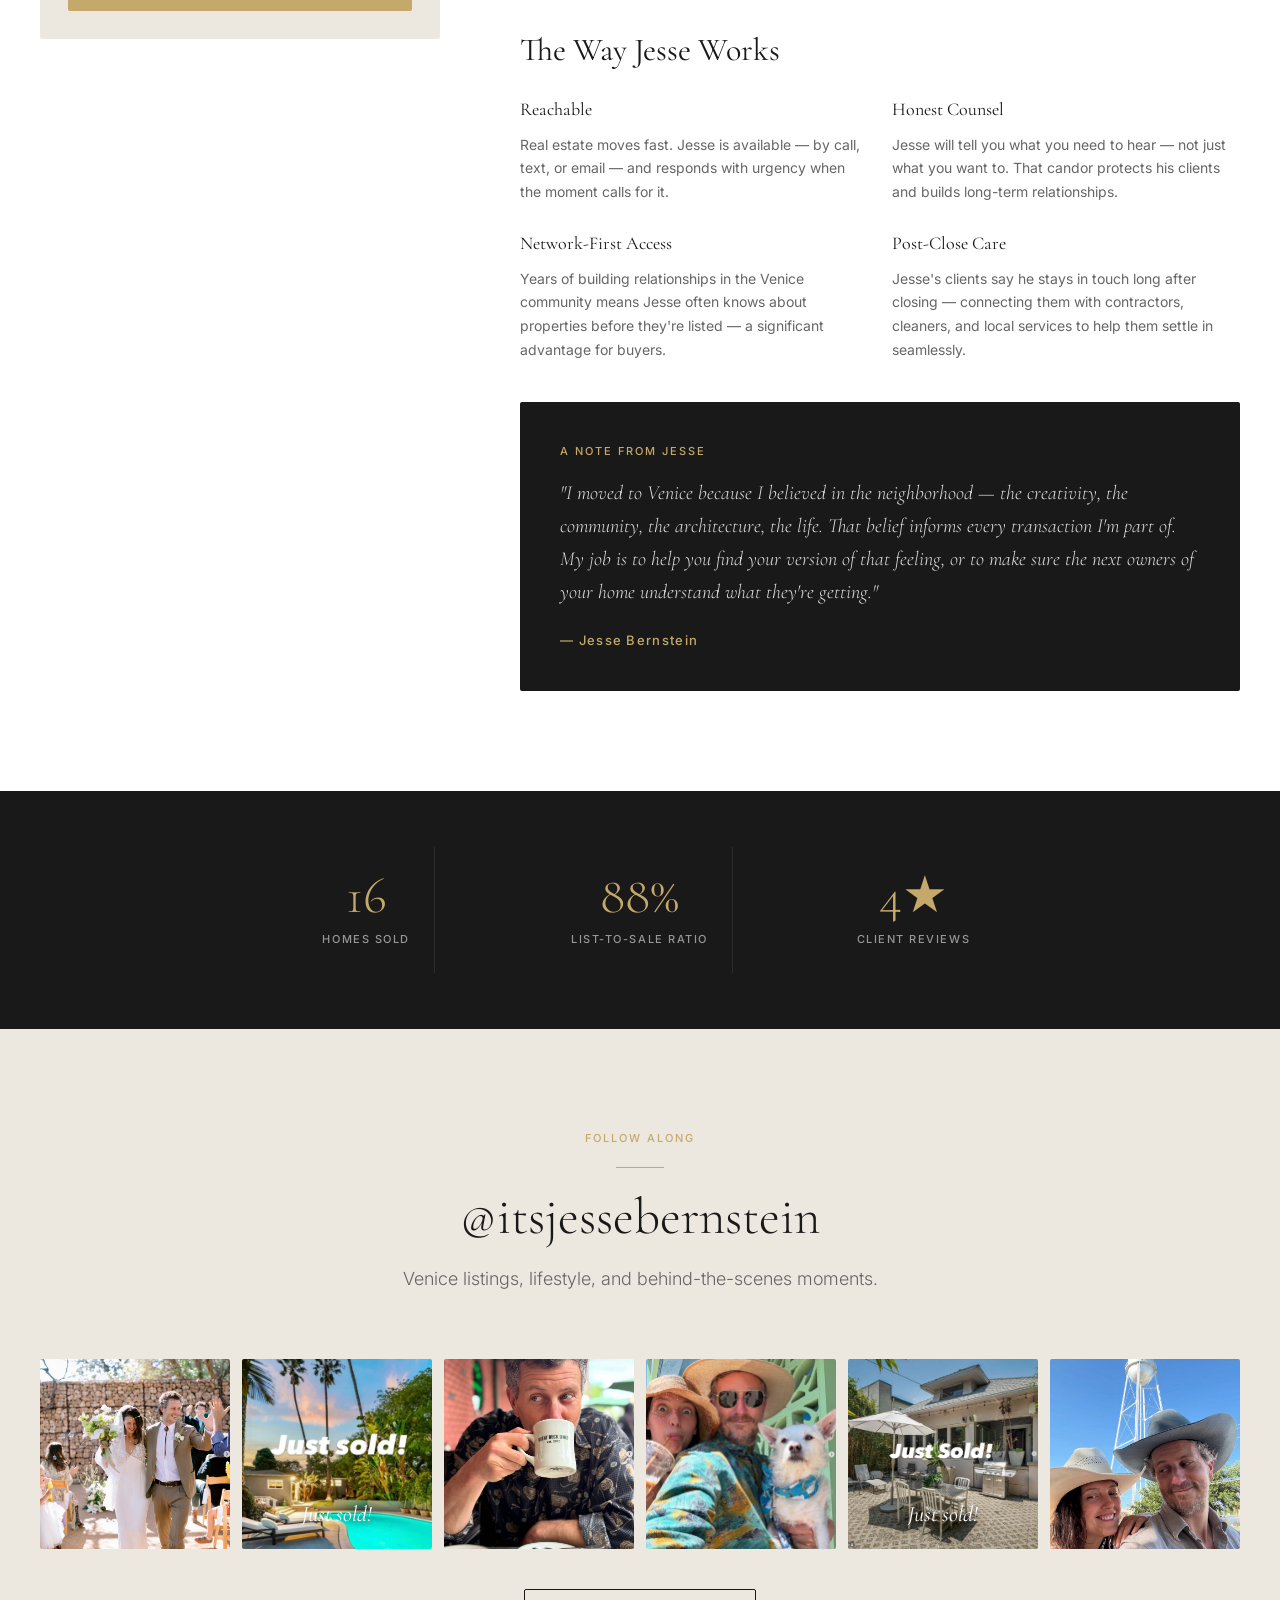
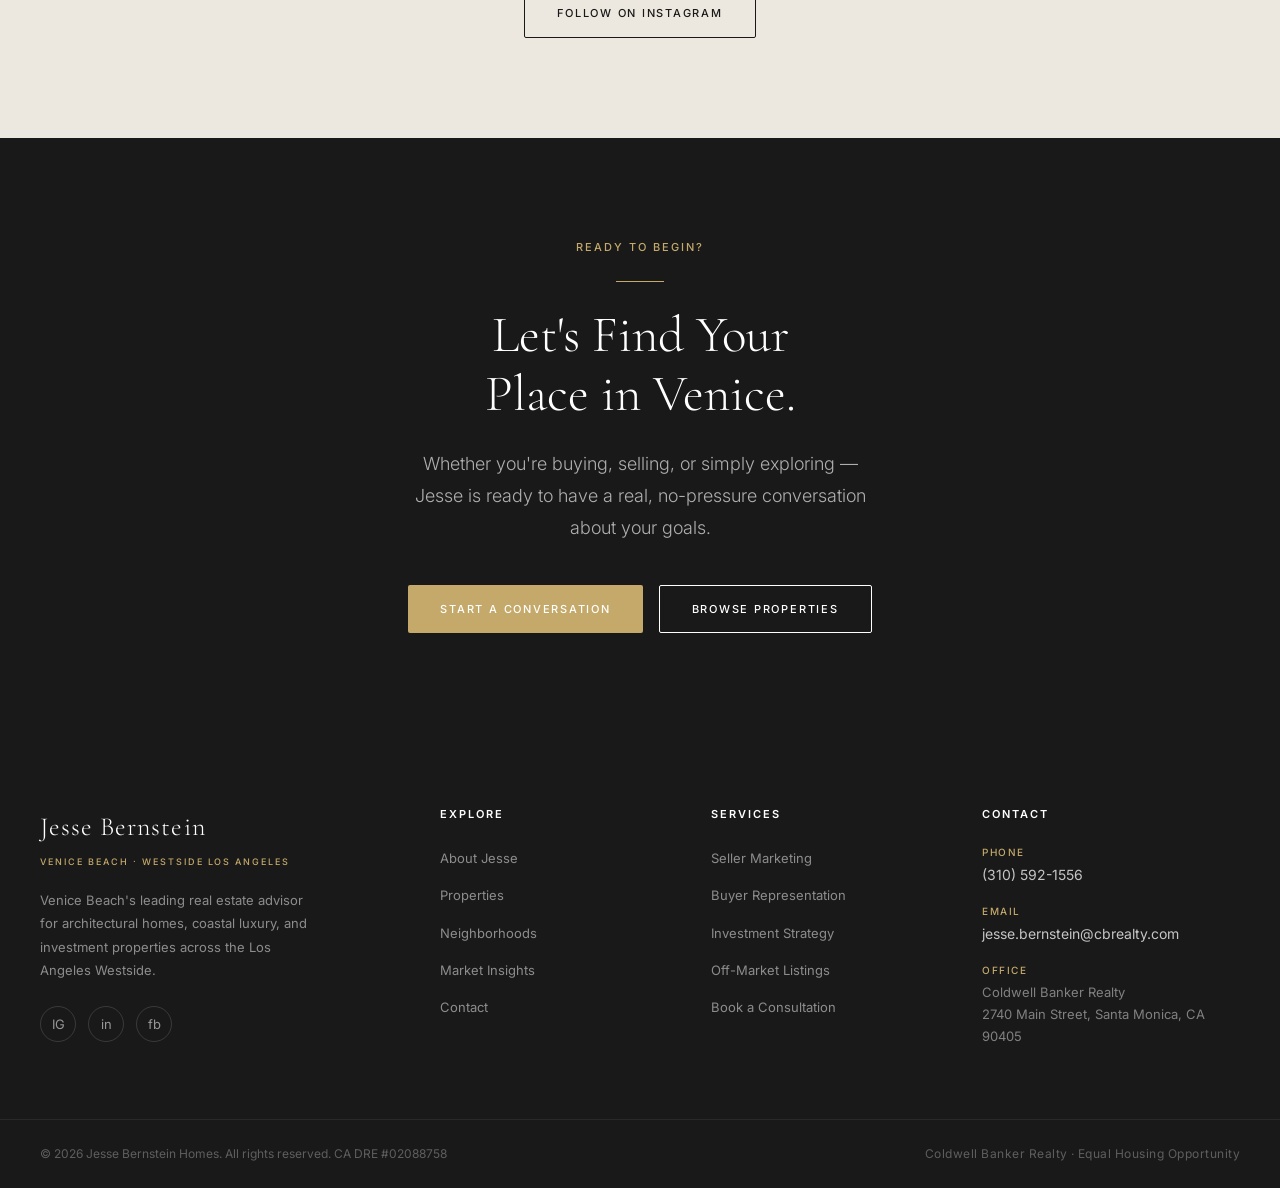
==== commit c23ffe5c: "Add files via upload" ====
--- a/about.html
+++ b/about.html
@@ -8,10 +8,22 @@
   <meta name="keywords" content="Jesse Bernstein realtor, Venice Beach real estate agent, best realtor Venice Beach, Coldwell Banker Venice Beach, Venice Canal homes agent, Marina del Rey real estate agent, top rated Venice Beach realtor" />
   <meta property="og:title" content="Jesse Bernstein | Venice Beach Real Estate Agent" />
   <meta property="og:description" content="Venice Beach's top-rated realtor. 17 homes sold, 5-star reviews, deep local expertise. Call (310) 592-1556." />
-  <meta property="og:image" content="https://www.jessebernsteinhomes.com/0W3A0293.jpg" />
+  <meta property="og:image" content="https://www.jessebernsteinhomes.com/jesse-og-card.png" />
+  <meta property="og:image:secure_url" content="https://www.jessebernsteinhomes.com/jesse-og-card.png" />
+  <meta property="og:image:type" content="image/png" />
+  <meta property="og:image:width" content="1200" />
+  <meta property="og:image:height" content="630" />
+  <meta property="og:image:alt" content="Jesse Bernstein Homes — Venice Beach Real Estate" />
+  <meta name="twitter:card" content="summary_large_image" />
   <link rel="canonical" href="https://www.jessebernsteinhomes.com/about.html" />
   <link rel="stylesheet" href="styles.css" />
   <style>
+    /* Logo image in nav */
+    .nav__logo--img { display: flex !important; flex-direction: column; align-items: flex-start; gap: 2px; }
+    .nav__logo-img { height: 60px; width: auto; display: block; }
+    @media (max-width: 960px) { .nav__logo-img { height: 52px; } }
+    @media (max-width: 768px) { .nav__logo-img { height: 44px; } }
+    @media (max-width: 480px) { .nav__logo-img { height: 38px; } }
     @media (max-width: 768px) {
       .about-bio-grid { grid-template-columns: 1fr !important; gap: 32px !important; }
       .about-photo { max-height: 380px; object-fit: cover; object-position: center 20%; }
@@ -123,9 +135,8 @@
 <body>
   <nav class="nav" role="navigation" aria-label="Main navigation">
     <div class="nav__inner">
-      <a href="index.html" class="nav__logo">
-        <span class="nav__logo-name">Jesse Bernstein</span>
-        <span class="nav__logo-tag">Venice Beach · Westside Los Angeles</span>
+      <a href="index.html" class="nav__logo nav__logo--img">
+        <img src="jesse-logo.svg" alt="Jesse Bernstein Homes" class="nav__logo-img" />
       </a>
       <ul class="nav__links" role="list">
         <li><a href="about.html" class="nav__link active">About</a></li>
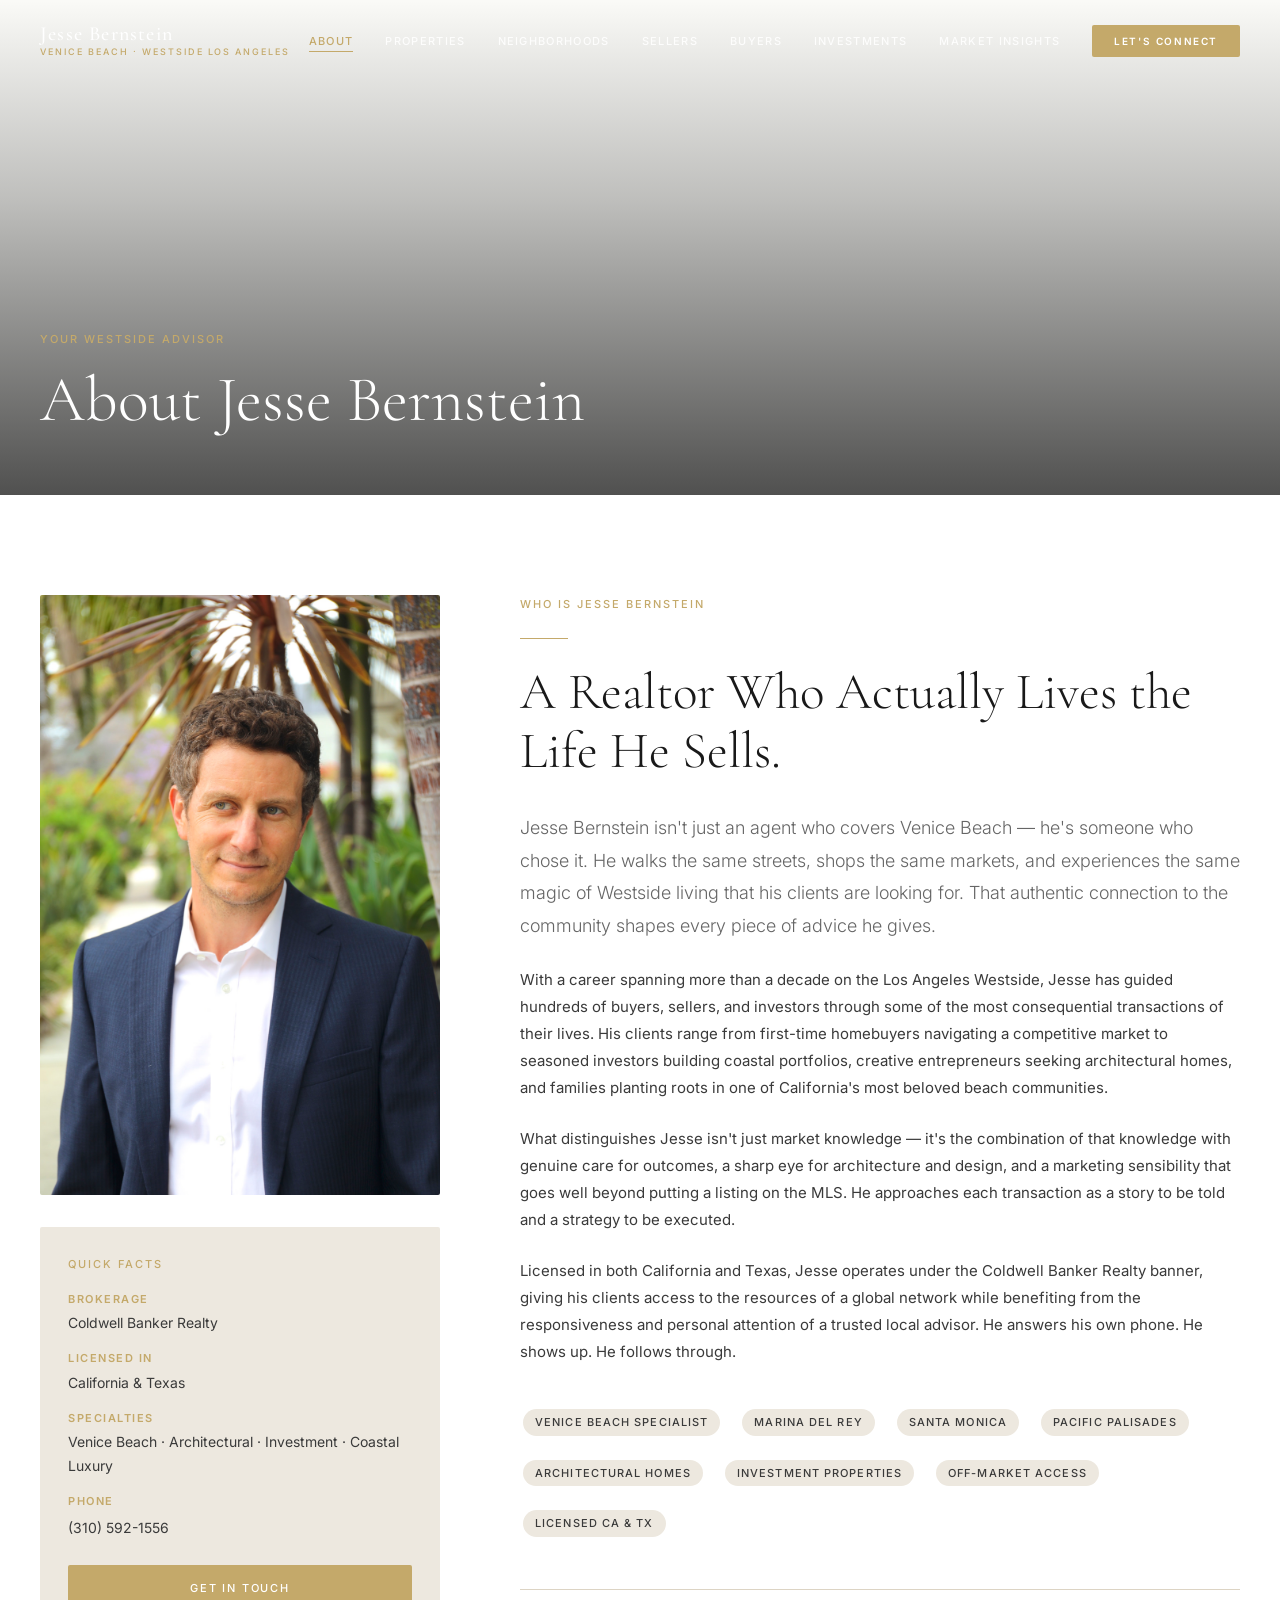
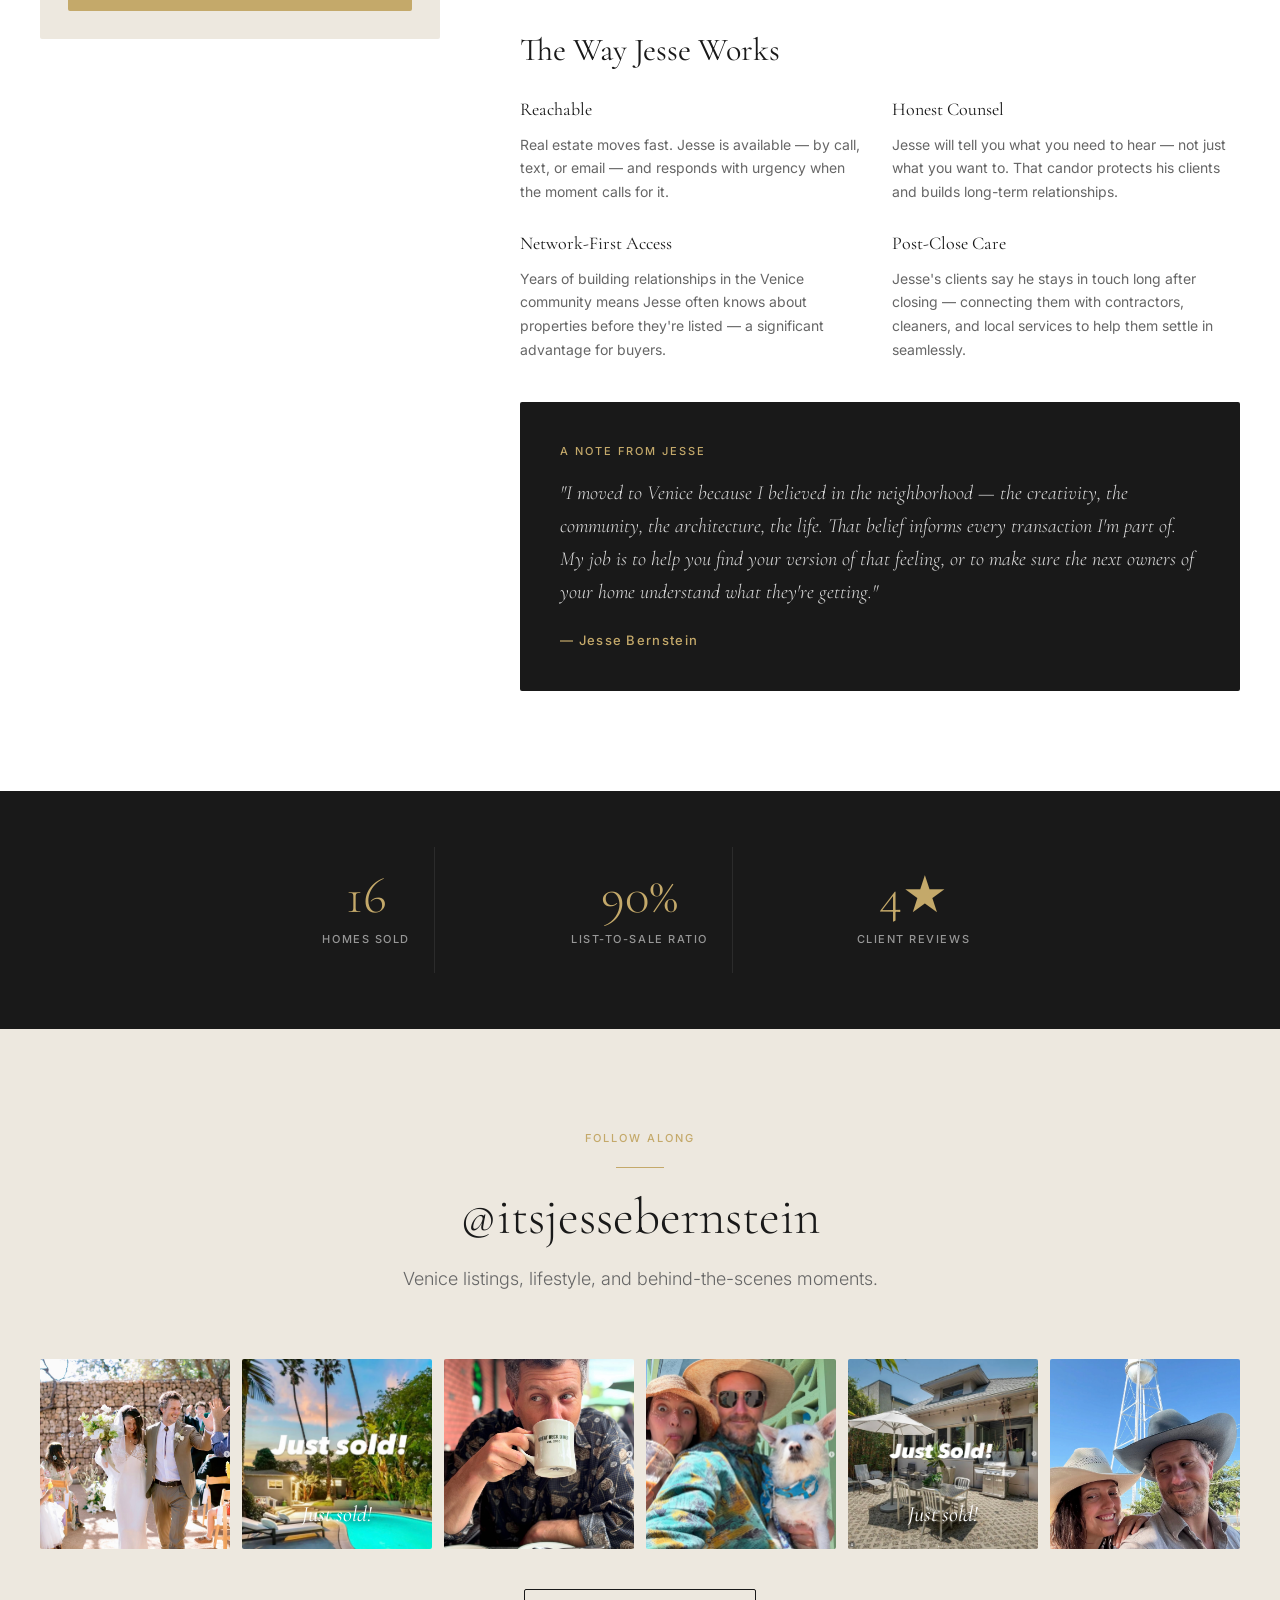
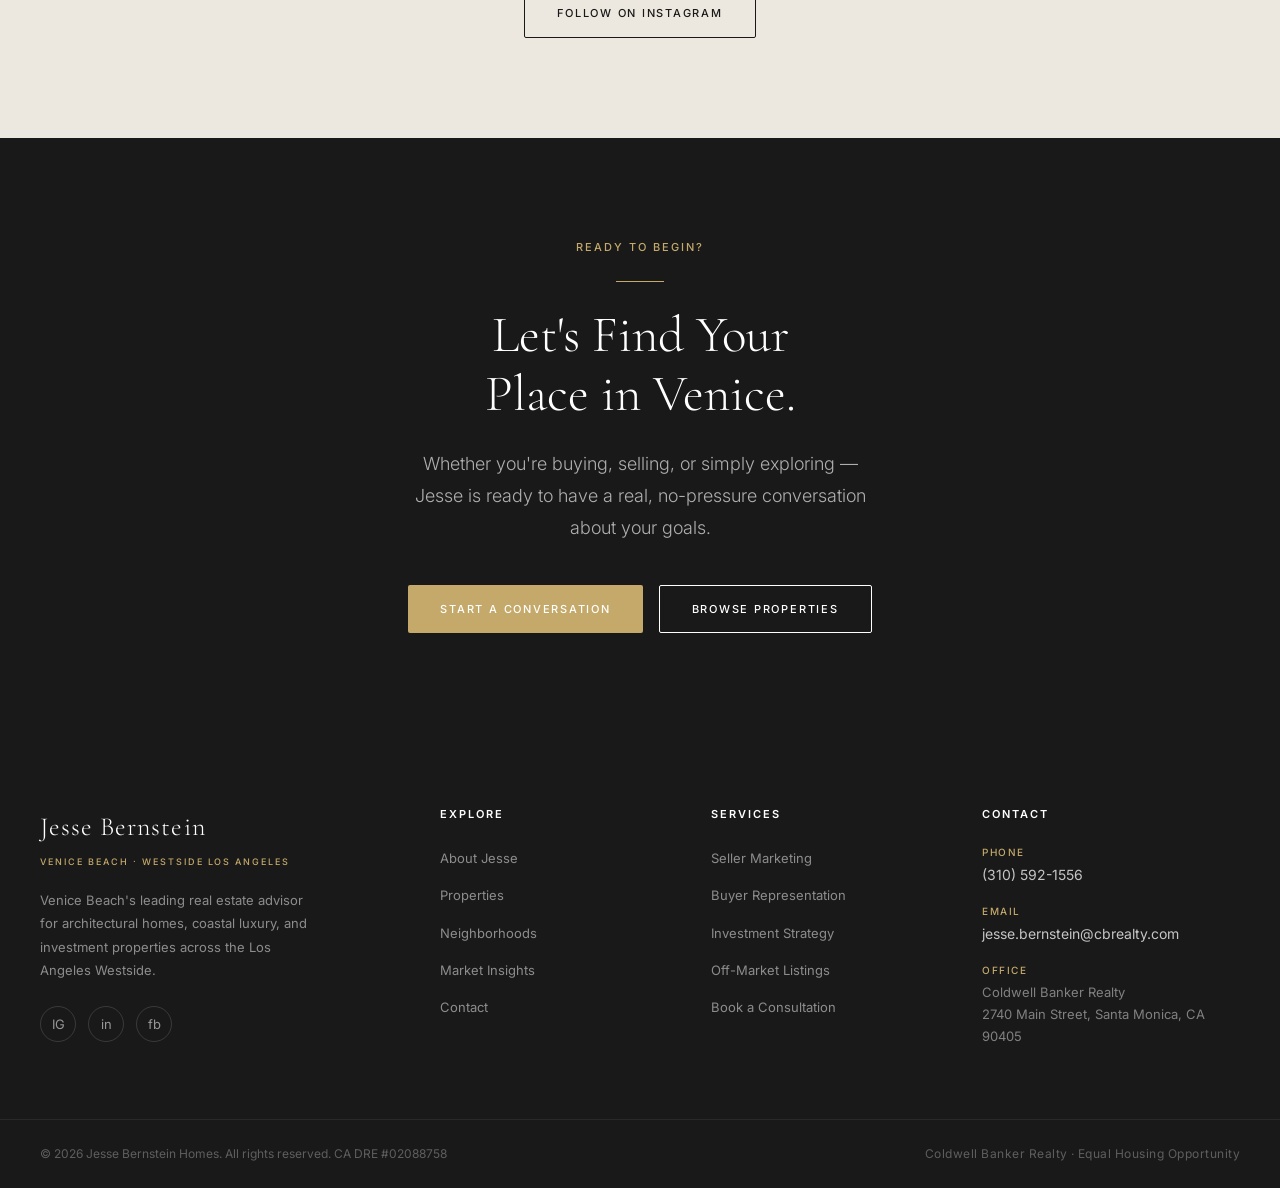
==== commit 99994eb9: "Add files via upload" ====
--- a/about.html
+++ b/about.html
@@ -18,12 +18,6 @@
   <link rel="canonical" href="https://www.jessebernsteinhomes.com/about.html" />
   <link rel="stylesheet" href="styles.css" />
   <style>
-    /* Logo image in nav */
-    .nav__logo--img { display: flex !important; flex-direction: column; align-items: flex-start; gap: 2px; }
-    .nav__logo-img { height: 60px; width: auto; display: block; }
-    @media (max-width: 960px) { .nav__logo-img { height: 52px; } }
-    @media (max-width: 768px) { .nav__logo-img { height: 44px; } }
-    @media (max-width: 480px) { .nav__logo-img { height: 38px; } }
     @media (max-width: 768px) {
       .about-bio-grid { grid-template-columns: 1fr !important; gap: 32px !important; }
       .about-photo { max-height: 380px; object-fit: cover; object-position: center 20%; }
@@ -135,8 +129,9 @@
 <body>
   <nav class="nav" role="navigation" aria-label="Main navigation">
     <div class="nav__inner">
-      <a href="index.html" class="nav__logo nav__logo--img">
-        <img src="jesse-logo.svg" alt="Jesse Bernstein Homes" class="nav__logo-img" />
+      <a href="index.html" class="nav__logo">
+        <span class="nav__logo-name">Jesse Bernstein</span>
+        <span class="nav__logo-tag">Venice Beach · Westside Los Angeles</span>
       </a>
       <ul class="nav__links" role="list">
         <li><a href="about.html" class="nav__link active">About</a></li>
